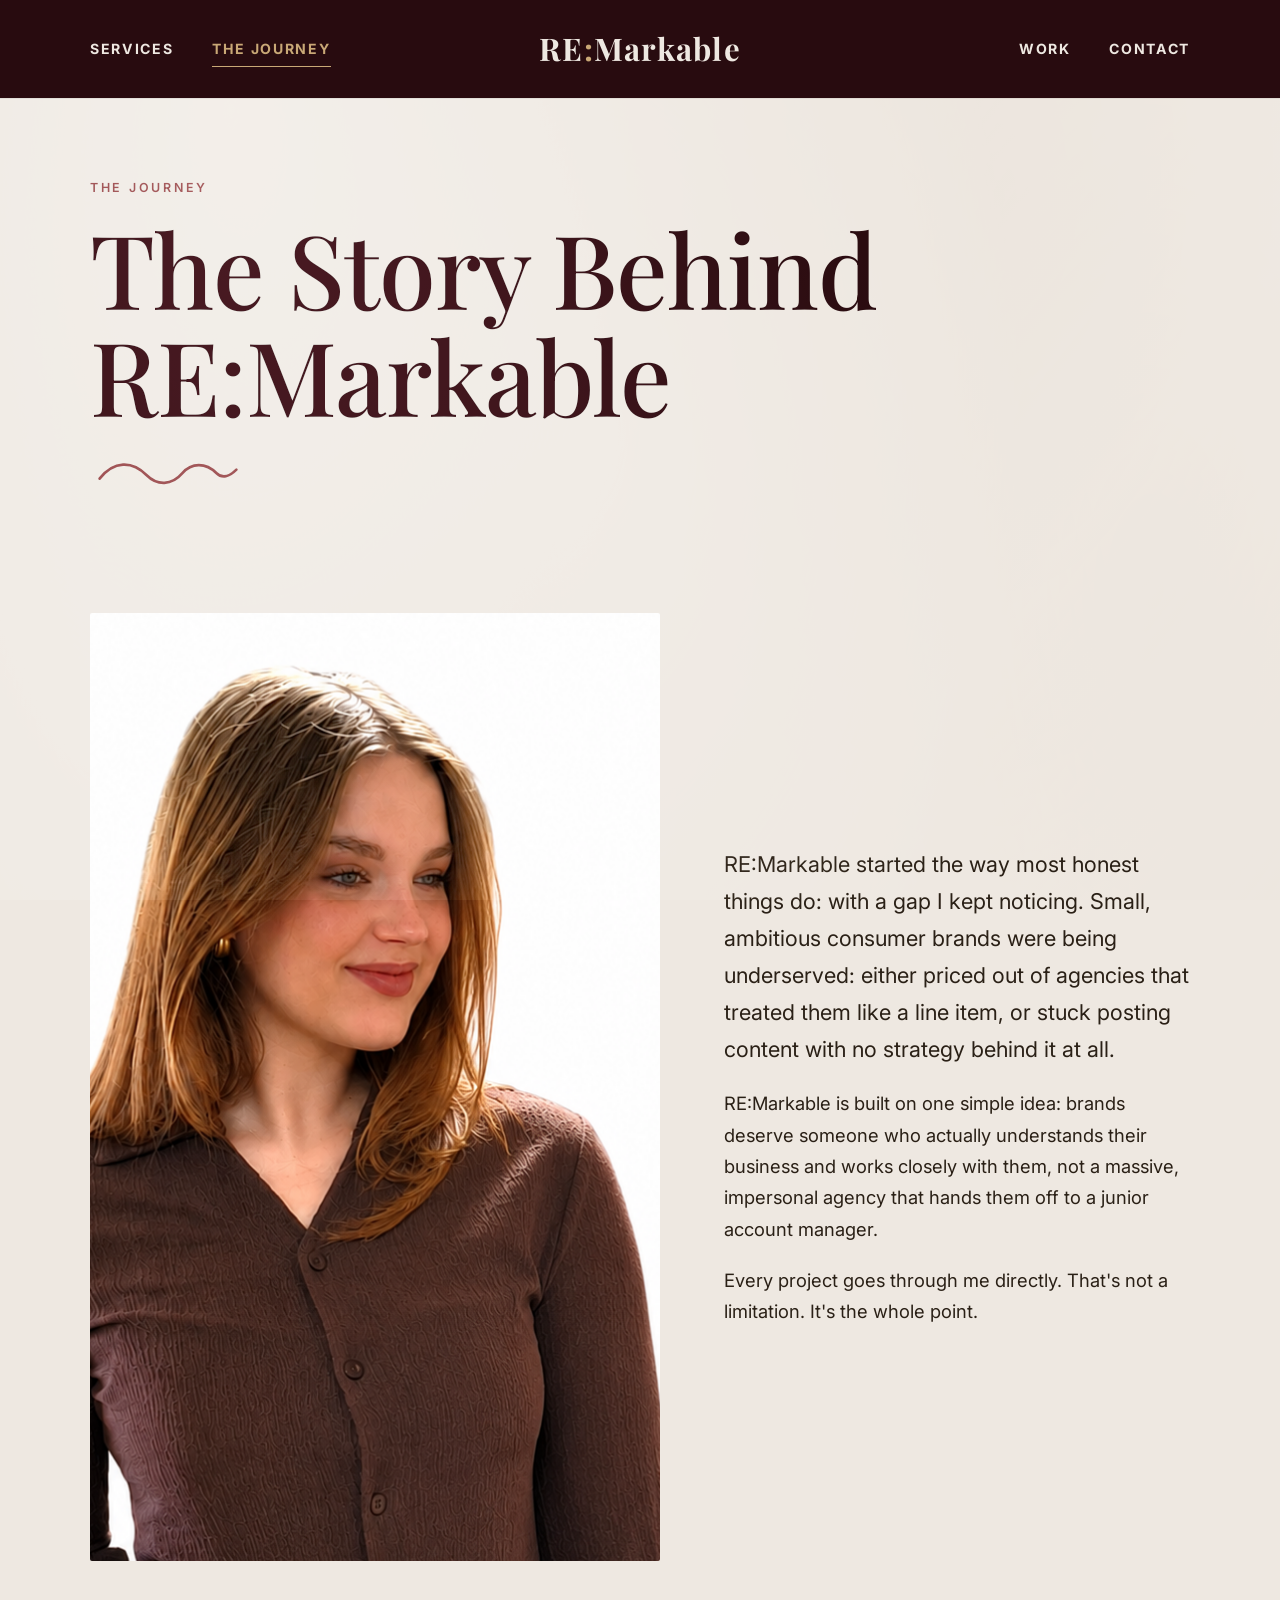
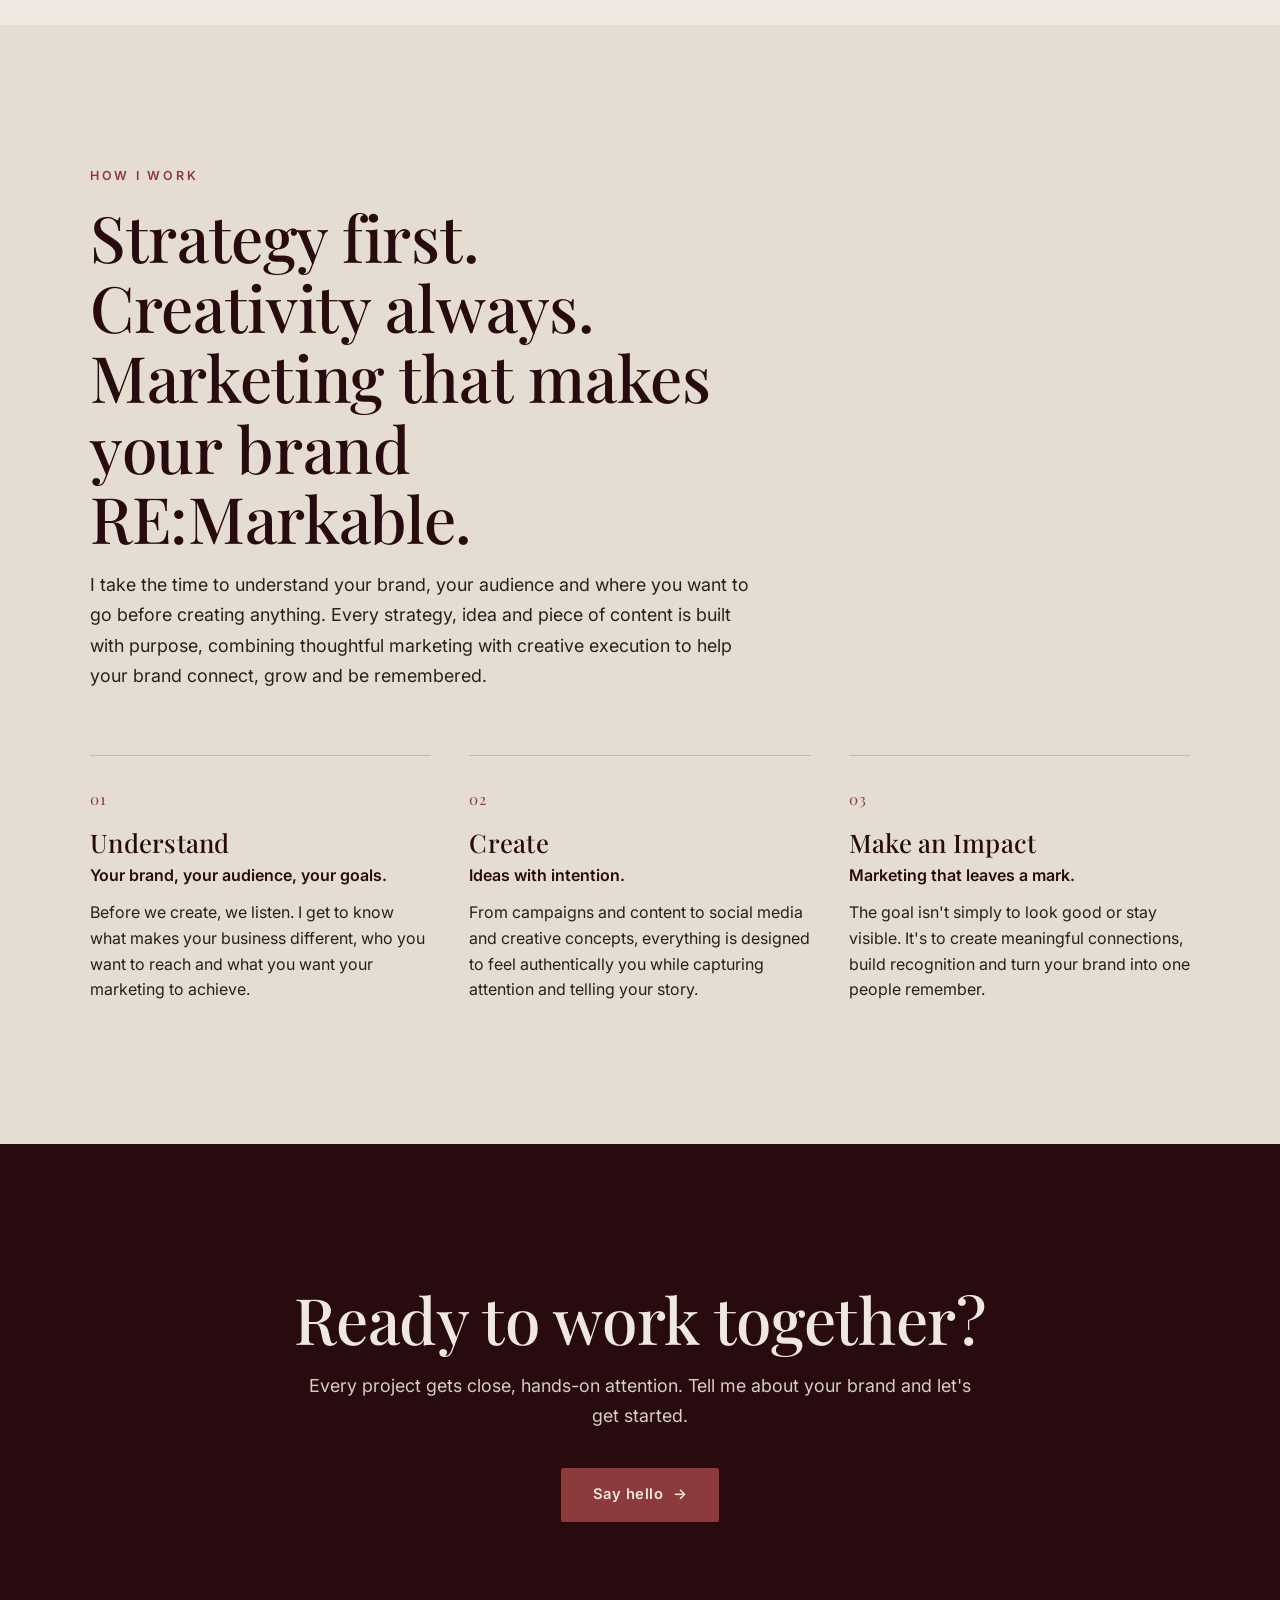
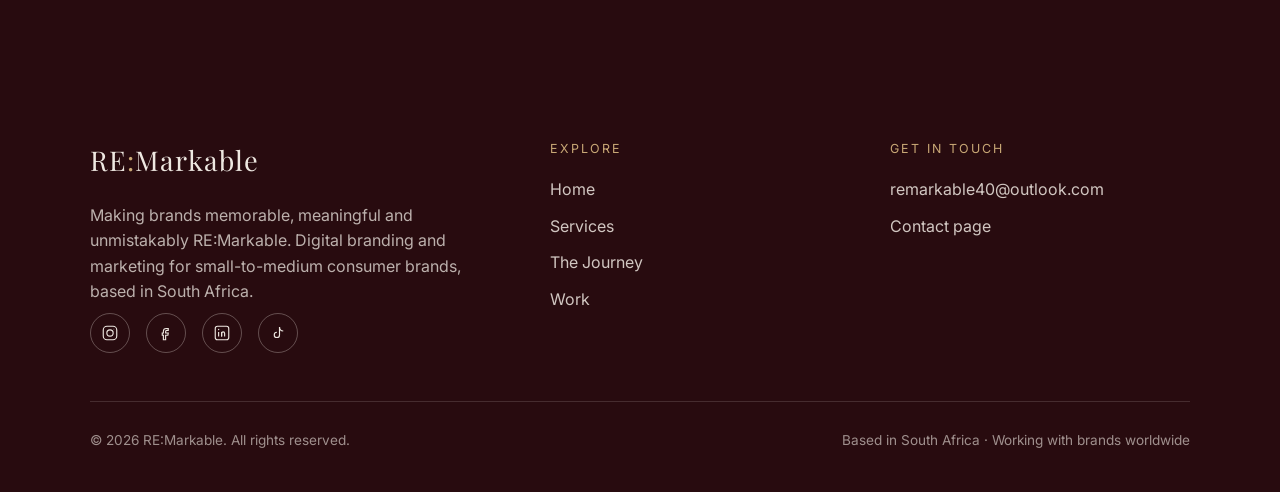
==== about.html @ 716b3941 "Declare light color-scheme to prevent mobile auto-dark-mode inversion Some mobile browsers auto-dark" ====
<!DOCTYPE html>
<html lang="en">
<head>
  <meta charset="UTF-8">
  <meta name="viewport" content="width=device-width, initial-scale=1.0">
  <title>The Journey | About RE:Markable</title>
  <meta name="description" content="The story behind RE:Markable, a digital branding and marketing agency based in South Africa, built on strategy, creativity and close attention to every brand.">
  <link rel="canonical" href="https://remarkable-co.netlify.app/about.html">

  <meta property="og:type" content="website">
  <meta property="og:title" content="The Journey | RE:Markable">
  <meta property="og:description" content="The thinking and approach behind RE:Markable's branding and marketing work.">
  <meta property="og:image" content="https://remarkable-co.netlify.app/images/og-image.png">
  <meta property="og:image:width" content="1200">
  <meta property="og:image:height" content="630">
  <meta property="og:url" content="https://remarkable-co.netlify.app/about.html">
  <meta name="twitter:card" content="summary_large_image">
  <meta name="twitter:image" content="https://remarkable-co.netlify.app/images/og-image.png">
  <meta name="theme-color" content="#280B0F">
  <meta name="color-scheme" content="light">

  <link rel="icon" type="image/svg+xml" href="images/favicon.svg">
  <link rel="apple-touch-icon" href="images/apple-touch-icon.png">
  <link rel="preconnect" href="https://fonts.googleapis.com">
  <link rel="preconnect" href="https://fonts.gstatic.com" crossorigin>
  <link href="https://fonts.googleapis.com/css2?family=Playfair+Display:ital,wght@0,400;0,500;0,600;0,700;1,500&family=Inter:wght@400;500;600;700&display=swap" rel="stylesheet">
  <link rel="stylesheet" href="css/style.css">
  <script src="js/main.js" defer></script>
</head>
<body>
  <a class="skip-link" href="#main">Skip to main content</a>
  <div class="scroll-progress" aria-hidden="true"></div>

  <header class="site-header">
    <nav class="nav container" aria-label="Primary">
      <div class="nav__group nav__group--left">
        <a href="services.html">Services</a>
        <a href="about.html" aria-current="page">The Journey</a>
      </div>
      <a href="index.html" class="nav__logo" aria-label="RE:Markable home">RE<span>:</span>Markable</a>
      <div class="nav__group nav__group--right">
        <a href="work.html">Work</a>
        <a href="contact.html">Contact</a>
      </div>
      <button class="nav__toggle" aria-label="Toggle menu" aria-expanded="false" aria-controls="nav-links">
        <svg viewBox="0 0 24 24" fill="none" stroke="currentColor" stroke-width="1.8" stroke-linecap="round" aria-hidden="true">
          <line x1="3" y1="6" x2="21" y2="6"/><line x1="3" y1="12" x2="21" y2="12"/><line x1="3" y1="18" x2="21" y2="18"/>
        </svg>
      </button>
      <div class="nav__links" id="nav-links">
        <a href="index.html">Home</a>
        <a href="services.html">Services</a>
        <a href="about.html" aria-current="page">The Journey</a>
        <a href="work.html">Work</a>
        <a href="contact.html" class="nav__cta">Contact</a>
      </div>
    </nav>
  </header>

  <main id="main">

    <section class="page-intro">
      <div class="container">
        <div class="fade-in">
          <span class="eyebrow">The Journey</span>
          <h1>The Story Behind RE:Markable</h1>
          <svg class="fade-in flourish" viewBox="0 0 160 40" fill="none" stroke="currentColor" stroke-width="3" stroke-linecap="round" stroke-linejoin="round" aria-hidden="true" style="margin-top:1.75rem; margin-inline:0;">
            <path pathLength="1" d="M4 24 C 20 4, 40 4, 56 20 C 68 32, 84 32, 96 18 C 106 6, 122 6, 134 18 C 140 24, 148 22, 156 14"/>
          </svg>
        </div>
      </div>
    </section>

    <!-- Founder story -->
    <section class="section--tight">
      <div class="container hero__grid">
        <img
          class="hero__image fade-in"
          src="images/about/founder.png"
          alt="Portrait of the RE:Markable founder"
          width="1118" height="948" style="aspect-ratio:1118/948; object-position: center top;">
        <div class="fade-in">
          <p class="lede">RE:Markable started the way most honest things do: with a gap I kept noticing. Small, ambitious consumer brands were being underserved: either priced out of agencies that treated them like a line item, or stuck posting content with no strategy behind it at all.</p>
          <p style="margin-top:1.25rem;">RE:Markable is built on one simple idea: brands deserve someone who actually understands their business and works closely with them, not a massive, impersonal agency that hands them off to a junior account manager.</p>
          <p style="margin-top:1.25rem;">Every project goes through me directly. That's not a limitation. It's the whole point.</p>
        </div>
      </div>
    </section>

    <!-- Values / how we work -->
    <section class="section--cream-tint">
      <div class="container">
        <div class="section-head fade-in">
          <span class="eyebrow">How I Work</span>
          <h2>Strategy first. Creativity always. Marketing that makes your brand RE:Markable.</h2>
          <p class="lede" style="margin-top:1rem;">I take the time to understand your brand, your audience and where you want to go before creating anything. Every strategy, idea and piece of content is built with purpose, combining thoughtful marketing with creative execution to help your brand connect, grow and be remembered.</p>
        </div>
        <div class="grid grid--3">
          <div class="flat-card fade-in">
            <span class="flat-card__number">01</span>
            <h3>Understand</h3>
            <p style="font-weight:600; color:var(--forest); margin-top:0.35rem;">Your brand, your audience, your goals.</p>
            <p style="margin-top:0.75rem;">Before we create, we listen. I get to know what makes your business different, who you want to reach and what you want your marketing to achieve.</p>
          </div>
          <div class="flat-card fade-in">
            <span class="flat-card__number">02</span>
            <h3>Create</h3>
            <p style="font-weight:600; color:var(--forest); margin-top:0.35rem;">Ideas with intention.</p>
            <p style="margin-top:0.75rem;">From campaigns and content to social media and creative concepts, everything is designed to feel authentically you while capturing attention and telling your story.</p>
          </div>
          <div class="flat-card fade-in">
            <span class="flat-card__number">03</span>
            <h3>Make an Impact</h3>
            <p style="font-weight:600; color:var(--forest); margin-top:0.35rem;">Marketing that leaves a mark.</p>
            <p style="margin-top:0.75rem;">The goal isn't simply to look good or stay visible. It's to create meaningful connections, build recognition and turn your brand into one people remember.</p>
          </div>
        </div>
      </div>
    </section>

    <!-- CTA -->
    <section class="section--forest">
      <div class="container text-center fade-in">
        <h2>Ready to work together?</h2>
        <p class="lede" style="margin-inline:auto; text-align:center; margin-top:1rem;">Every project gets close, hands-on attention. Tell me about your brand and let's get started.</p>
        <div style="margin-top:2.25rem;">
          <a href="contact.html" class="btn btn--primary">Say hello</a>
        </div>
      </div>
    </section>

  </main>

  <footer class="site-footer">
    <div class="container">
      <div class="footer__grid">
        <div>
          <div class="footer__brand">RE<span>:</span>Markable</div>
          <p class="footer__tagline">Making brands memorable, meaningful and unmistakably RE:Markable. Digital branding and marketing for small-to-medium consumer brands, based in South Africa.</p>
          <div class="footer__social">
            <a href="https://www.instagram.com/re_markable.co/" target="_blank" rel="noopener noreferrer" aria-label="RE:Markable on Instagram">
              <svg viewBox="0 0 24 24" fill="none" stroke="currentColor" stroke-width="1.5" aria-hidden="true"><rect x="3" y="3" width="18" height="18" rx="5"/><circle cx="12" cy="12" r="4.2"/><circle cx="17.2" cy="6.8" r="0.6" fill="currentColor" stroke="none"/></svg>
            </a>
            <a href="https://www.facebook.com/profile.php?id=61593287202210" target="_blank" rel="noopener noreferrer" aria-label="RE:Markable on Facebook">
              <svg viewBox="0 0 24 24" fill="none" stroke="currentColor" stroke-width="1.5" aria-hidden="true"><path d="M15 8.5h-2a1.5 1.5 0 0 0-1.5 1.5v2H15l-.5 3H11.5V21h-3v-6H7v-3h1.5V9.8C8.5 7.1 9.9 6 12.3 6H15v2.5z"/></svg>
            </a>
            <a href="https://www.linkedin.com/company/144606965/" target="_blank" rel="noopener noreferrer" aria-label="RE:Markable on LinkedIn">
              <svg viewBox="0 0 24 24" fill="none" stroke="currentColor" stroke-width="1.5" aria-hidden="true"><rect x="3" y="3" width="18" height="18" rx="3"/><circle cx="7.5" cy="7.3" r="0.9" fill="currentColor" stroke="none"/><line x1="7.5" y1="10.5" x2="7.5" y2="16.5"/><path d="M11.5 16.5v-4a2 2 0 0 1 4 0v4"/><line x1="11.5" y1="10.5" x2="11.5" y2="16.5"/></svg>
            </a>
            <a href="https://www.tiktok.com/@remarkable.co" target="_blank" rel="noopener noreferrer" aria-label="RE:Markable on TikTok">
              <svg viewBox="0 0 24 24" fill="none" stroke="currentColor" stroke-width="1.5" aria-hidden="true"><path d="M14 4v10.5a3.5 3.5 0 1 1-3.5-3.5"/><path d="M14 4c0 3 2.2 5.2 5 5.4"/></svg>
            </a>
          </div>
        </div>
        <div>
          <div class="footer__heading">Explore</div>
          <ul class="footer__links">
            <li><a href="index.html">Home</a></li>
            <li><a href="services.html">Services</a></li>
            <li><a href="about.html">The Journey</a></li>
            <li><a href="work.html">Work</a></li>
          </ul>
        </div>
        <div>
          <div class="footer__heading">Get in Touch</div>
          <ul class="footer__links">
            <li><a href="mailto:remarkable40@outlook.com">remarkable40@outlook.com</a></li>
            <li><a href="contact.html">Contact page</a></li>
          </ul>
        </div>
      </div>
      <div class="footer__bottom">
        <span>&copy; 2026 RE:Markable. All rights reserved.</span>
        <span>Based in South Africa · Working with brands worldwide</span>
      </div>
    </div>
  </footer>
</body>
</html>
---- css/style.css ----
/* ==========================================================================
   RE:Markable | Design System
   Cream #EEE8E1 · Burgundy #8D3A3C · Forest #280B0F
   ========================================================================== */

:root {
  color-scheme: light;
  --cream: #EEE8E1;
  --cream-tint: #E5DDD2;
  --burgundy: #8D3A3C;
  --burgundy-dark: #3B1319;
  --burgundy-tint: #D6BDB8;
  --forest: #280B0F;
  --forest-dark: #1C080B;
  --forest-tint: #D5CCC1;
  --ink: #2A2016;

  --font-heading: 'Playfair Display', Georgia, 'Times New Roman', serif;
  --font-body: 'Inter', -apple-system, BlinkMacSystemFont, 'Segoe UI', sans-serif;

  --container-width: 1180px;
  --section-padding: clamp(5rem, 11vw, 9.5rem);
  --radius: 2px;

  --transition: 250ms cubic-bezier(0.4, 0, 0.2, 1);
  --bounce: 450ms cubic-bezier(0.34, 1.56, 0.64, 1);
}

/* ---------- Reset ---------- */
*, *::before, *::after { box-sizing: border-box; }
html { scroll-behavior: smooth; }
body, h1, h2, h3, h4, p, figure, blockquote, dl, dd { margin: 0; }
ul, ol { margin: 0; padding: 0; list-style: none; }
img { max-width: 100%; display: block; }
a { color: inherit; text-decoration: none; }
button { font: inherit; color: inherit; background: none; border: none; cursor: pointer; }
input, textarea, select { font: inherit; color: inherit; }

@media (prefers-reduced-motion: reduce) {
  html { scroll-behavior: auto; }
  *, *::before, *::after {
    animation-duration: 0.01ms !important;
    animation-iteration-count: 1 !important;
    transition-duration: 0.01ms !important;
    scroll-behavior: auto !important;
  }
}

/* ---------- Base ---------- */
body {
  background: var(--cream);
  color: var(--ink);
  font-family: var(--font-body);
  font-size: 16px;
  line-height: 1.6;
  -webkit-font-smoothing: antialiased;
  position: relative;
}

body::before {
  content: '';
  position: fixed;
  inset: 0;
  z-index: 1;
  pointer-events: none;
  opacity: 0.85;
  mix-blend-mode: soft-light;
  background-image:
    radial-gradient(ellipse 55% 140% at 18% 12%, rgba(255,255,255,0.6) 0%, rgba(255,255,255,0) 58%),
    radial-gradient(ellipse 48% 130% at 78% 22%, rgba(0,0,0,0.12) 0%, rgba(0,0,0,0) 62%),
    radial-gradient(ellipse 60% 150% at 45% 48%, rgba(255,255,255,0.45) 0%, rgba(255,255,255,0) 58%),
    radial-gradient(ellipse 42% 120% at 90% 65%, rgba(0,0,0,0.1) 0%, rgba(0,0,0,0) 55%),
    radial-gradient(ellipse 65% 160% at 8% 78%, rgba(255,255,255,0.4) 0%, rgba(255,255,255,0) 62%),
    radial-gradient(ellipse 50% 140% at 60% 92%, rgba(0,0,0,0.09) 0%, rgba(0,0,0,0) 58%),
    linear-gradient(128deg, rgba(255,255,255,0.14) 0%, rgba(0,0,0,0.05) 45%, rgba(255,255,255,0.12) 75%, rgba(0,0,0,0.04) 100%);
}

::selection {
  background: var(--burgundy);
  color: var(--cream);
}

h1, h2, h3, h4 {
  font-family: var(--font-heading);
  font-weight: 500;
  letter-spacing: 0.01em;
  line-height: 1.15;
  color: var(--forest);
}

h1 { font-size: clamp(3rem, 8vw, 6.75rem); letter-spacing: -0.01em; line-height: 1.05; }
h2 { font-size: clamp(2.25rem, 5vw, 4rem); letter-spacing: -0.005em; line-height: 1.1; }
h3 { font-size: clamp(1.3rem, 2vw, 1.7rem); }

p { color: var(--ink); }

.eyebrow {
  display: block;
  font-family: var(--font-body);
  font-size: 0.78rem;
  font-weight: 600;
  letter-spacing: 0.22em;
  text-transform: uppercase;
  color: var(--burgundy);
  margin-bottom: 1rem;
}

.lede {
  font-size: clamp(1.05rem, 1.4vw, 1.25rem);
  line-height: 1.7;
  color: var(--ink);
  max-width: 42rem;
}

/* ---------- Skip link ---------- */
.skip-link {
  position: absolute;
  left: -999px;
  top: auto;
  background: var(--forest);
  color: var(--cream);
  padding: 0.9rem 1.5rem;
  z-index: 1000;
  border-radius: var(--radius);
}
.skip-link:focus {
  left: 1rem;
  top: 1rem;
}

:focus-visible {
  outline: 2px solid var(--burgundy);
  outline-offset: 3px;
}

/* ---------- Layout ---------- */
.container {
  width: 100%;
  max-width: var(--container-width);
  margin-inline: auto;
  padding-inline: clamp(1.25rem, 4vw, 2.5rem);
}

section { padding-block: var(--section-padding); }

.section--tight { padding-block: clamp(2.5rem, 5vw, 4rem); }

.section--cream-tint { background: var(--cream-tint); }
.section--forest { background: var(--forest); color: var(--cream); }
.section--forest h1,
.section--forest h2,
.section--forest h3 { color: var(--cream); }
.section--forest p { color: rgba(238, 232, 225, 0.88); }
.section--burgundy-tint { background: var(--burgundy-tint); }

.section-head {
  max-width: 42rem;
  margin-bottom: clamp(2.5rem, 5vw, 4rem);
}
.section-head.center { margin-inline: auto; text-align: center; }

/* ---------- Scroll progress ---------- */
.scroll-progress {
  position: fixed;
  top: 0;
  left: 0;
  height: 3px;
  width: 100%;
  background: var(--burgundy);
  transform: scaleX(0);
  transform-origin: left;
  z-index: 200;
  pointer-events: none;
}

/* ---------- Header / Nav ---------- */
.site-header {
  background: var(--forest);
  position: sticky;
  top: 0;
  z-index: 100;
  box-shadow: 0 1px 0 rgba(0,0,0,0.06);
  transition: padding-block var(--transition), box-shadow var(--transition), backdrop-filter var(--transition), background var(--transition);
}
.site-header--transparent {
  position: fixed;
  width: 100%;
  background: transparent;
  box-shadow: none;
}
.site-header--scrolled {
  background: rgba(40, 11, 15, 0.92);
  backdrop-filter: blur(10px);
  -webkit-backdrop-filter: blur(10px);
  box-shadow: 0 8px 24px rgba(0,0,0,0.12);
}
.site-header--scrolled .nav { padding-block: 0.75rem; }

.nav {
  display: grid;
  grid-template-columns: 1fr auto 1fr;
  align-items: center;
  gap: 1rem;
  padding-block: 1.5rem;
  transition: padding-block var(--transition);
}

.nav__logo {
  grid-column: 2;
  display: flex;
  align-items: center;
  font-family: var(--font-heading);
  font-size: 1.95rem;
  font-weight: 700;
  letter-spacing: 0.04em;
  color: var(--cream);
  transition: color var(--transition), transform var(--bounce);
}
.nav__logo:hover { transform: scale(1.05); }
.nav__logo span { color: #C9A876; }
.site-header--transparent:not(.site-header--scrolled) .nav__logo {
  color: var(--cream);
}
.site-header--transparent:not(.site-header--scrolled) .nav__logo span {
  color: var(--cream);
}
.nav__logo-icon {
  height: 1.9rem;
  width: auto;
  color: #C9A876;
  flex-shrink: 0;
}

.nav__group {
  display: flex;
  align-items: center;
  gap: clamp(1.5rem, 3vw, 2.75rem);
}
.nav__group--left { grid-column: 1; justify-content: flex-start; }
.nav__group--right { grid-column: 3; justify-content: flex-end; }

.nav__group a {
  display: inline-block;
  color: var(--cream);
  font-size: 0.88rem;
  font-weight: 700;
  letter-spacing: 0.12em;
  text-transform: uppercase;
  padding-block: 0.3rem;
  position: relative;
  transition: color var(--transition), transform var(--bounce);
}
.nav__group a:hover { transform: translateY(-2px); }
.nav__group a::after {
  content: '';
  position: absolute;
  left: 0;
  bottom: -2px;
  width: 0%;
  height: 1px;
  background: #C9A876;
  transition: width var(--transition);
}
.nav__group a:hover::after,
.nav__group a[aria-current="page"]::after { width: 100%; }
.nav__group a[aria-current="page"] { color: #C9A876; }

.site-header--transparent:not(.site-header--scrolled) .nav__group a {
  color: var(--cream);
}
.site-header--transparent:not(.site-header--scrolled) .nav__group a::after {
  background: var(--cream);
}
.site-header--transparent:not(.site-header--scrolled) .nav__group a[aria-current="page"] {
  color: var(--cream);
}

.nav__links {
  display: none;
}

.nav__links a {
  color: var(--cream);
  font-size: 0.92rem;
  letter-spacing: 0.03em;
  padding-block: 0.3rem;
  position: relative;
}

.nav__links a::after {
  content: '';
  position: absolute;
  left: 0;
  bottom: -2px;
  width: 0%;
  height: 1px;
  background: #C9A876;
  transition: width var(--transition);
}
.nav__links a:hover::after,
.nav__links a[aria-current="page"]::after { width: 100%; }
.nav__links a[aria-current="page"] { color: #C9A876; }

.nav__cta {
  background: var(--burgundy);
  color: var(--cream) !important;
  padding: 0.6rem 1.3rem;
  border-radius: var(--radius);
  font-size: 0.88rem !important;
  transition: background var(--transition);
}
.nav__cta::after { display: none; }
.nav__cta:hover { background: var(--burgundy-dark); }

.nav__toggle {
  display: none;
  color: var(--cream);
  padding: 0.4rem;
}
.nav__toggle svg { width: 24px; height: 24px; }

@media (max-width: 860px) {
  .nav {
    display: flex;
    justify-content: space-between;
    padding-block: 1.1rem;
  }
  .nav__group { display: none; }
  .nav__toggle { display: block; }
  .nav__links {
    display: flex;
    position: fixed;
    inset: 0 0 0 30%;
    flex-direction: column;
    justify-content: center;
    align-items: flex-start;
    padding: 2rem clamp(1.5rem, 8vw, 3rem);
    background: var(--forest);
    transform: translateX(100%);
    transition: transform var(--transition);
    gap: 1.75rem;
  }
  .nav__links.is-open { transform: translateX(0); }
  .nav__links a { font-size: 1.1rem; }
  .nav__cta { margin-top: 0.5rem; }
}

/* ---------- Buttons ---------- */
.btn {
  display: inline-flex;
  align-items: center;
  gap: 0.6rem;
  padding: 0.95rem 2rem;
  border-radius: var(--radius);
  font-size: 0.92rem;
  font-weight: 600;
  letter-spacing: 0.03em;
  transition: background var(--transition), color var(--transition), border-color var(--transition), transform var(--bounce), box-shadow var(--transition);
}
.btn::after {
  content: '\2192';
  display: inline-block;
  transition: transform var(--bounce);
}
.btn:hover::after { transform: translateX(5px); }
.btn:hover { transform: translateY(-3px) scale(1.02); }
.btn:active { transform: translateY(-1px) scale(0.98); }

.btn--primary {
  background: var(--burgundy);
  color: var(--cream);
}
.btn--primary:hover { background: var(--burgundy-dark); box-shadow: 0 12px 24px rgba(141, 58, 60, 0.28); }

.btn--outline {
  background: transparent;
  border: 1px solid currentColor;
  color: var(--forest);
}
.btn--outline:hover { background: var(--forest); color: var(--cream); box-shadow: 0 12px 24px rgba(40, 11, 15, 0.22); }

.section--forest .btn--outline { color: var(--cream); }
.section--forest .btn--outline:hover { background: var(--cream); color: var(--forest); }

.btn--text {
  padding: 0;
  color: var(--burgundy);
  font-weight: 600;
  border-bottom: 1px solid transparent;
}
.btn--text:hover { border-bottom-color: var(--burgundy); }

/* ---------- Hero ---------- */
.hero {
  padding-top: clamp(3.5rem, 8vw, 6rem);
  padding-bottom: clamp(3rem, 6vw, 5rem);
}
.hero__grid {
  display: grid;
  grid-template-columns: 1.1fr 0.9fr;
  gap: clamp(2rem, 5vw, 4rem);
  align-items: center;
}
.hero__grid .lede {
  font-size: clamp(1.2rem, 1.7vw, 1.45rem);
}
.hero__grid p:not(.lede) {
  font-size: 1.15rem;
  line-height: 1.7;
}
.hero__actions {
  display: flex;
  gap: 1rem;
  flex-wrap: wrap;
  margin-top: 2.25rem;
}
.hero__image {
  width: 100%;
  aspect-ratio: 8 / 7;
  object-fit: cover;
  border-radius: var(--radius);
}

/* ---------- Full-bleed hero (homepage) ---------- */
.hero--full {
  position: relative;
  min-height: 100svh;
  display: flex;
  align-items: center;
  justify-content: center;
  padding-block: 0;
  overflow: hidden;
  background: var(--forest);
}
.hero--full .hero__bg {
  position: absolute;
  inset: 0;
  width: 100%;
  height: 100%;
  object-fit: cover;
  z-index: 0;
}
.hero--full::after {
  content: '';
  position: absolute;
  inset: 0;
  z-index: 1;
  background: linear-gradient(180deg, rgba(28,8,11,0.15) 0%, rgba(28,8,11,0.62) 100%);
}
.hero__spotlight {
  position: absolute;
  inset: 0;
  z-index: 1;
  pointer-events: none;
  background: radial-gradient(650px circle at var(--mx, 50%) var(--my, 42%), rgba(201, 168, 118, 0.24), transparent 60%);
}
@media (prefers-reduced-motion: reduce) {
  .hero__spotlight { display: none; }
}

.hero--full .hero__content {
  position: relative;
  z-index: 2;
  max-width: 76rem;
  padding-inline: clamp(1.25rem, 6vw, 2.5rem);
  text-align: center;
}
.hero--full .hero__content h1 {
  color: var(--cream);
  font-size: clamp(1.9rem, 3.6vw, 3.25rem);
  line-height: 1.2;
  letter-spacing: 0;
  max-width: 46rem;
  margin-inline: auto;
}
.hero--full .hero__content .eyebrow { color: #FFFFFF; font-weight: 800; }
.hero--full .hero__content .lede {
  color: rgba(238, 232, 225, 0.9);
  margin-inline: auto;
  text-align: center;
}
.hero--full .hero__actions { justify-content: center; }
.hero__content > .fade-in:nth-child(1) { transition-delay: 0ms; }
.hero__content > .fade-in:nth-child(2) { transition-delay: 140ms; }
.hero__content > .fade-in:nth-child(3) { transition-delay: 280ms; }
.hero__content > .fade-in:nth-child(4) { transition-delay: 420ms; }
.hero--full .btn--outline { color: var(--cream); }
.hero--full .btn--outline:hover { background: var(--cream); color: var(--forest); }

@media (max-width: 900px) {
  .hero__grid { grid-template-columns: 1fr; }
  .hero__image { order: -1; }
}

/* ---------- Cards ---------- */
.grid {
  display: grid;
  gap: clamp(1.75rem, 3vw, 2.5rem);
}
.grid--3 { grid-template-columns: repeat(3, 1fr); }
.grid--2 { grid-template-columns: repeat(2, 1fr); }
@media (max-width: 860px) {
  .grid--3, .grid--2 { grid-template-columns: 1fr; }
}

.grid > .fade-in:nth-child(1) { transition-delay: 0ms; }
.grid > .fade-in:nth-child(2) { transition-delay: 80ms; }
.grid > .fade-in:nth-child(3) { transition-delay: 160ms; }
.grid > .fade-in:nth-child(4) { transition-delay: 240ms; }
.grid > .fade-in:nth-child(5) { transition-delay: 320ms; }
.grid > .fade-in:nth-child(6) { transition-delay: 400ms; }

.card {
  background: var(--cream);
  border: 1px solid rgba(40, 11, 15, 0.14);
  padding: clamp(2rem, 3vw, 2.75rem);
  border-radius: var(--radius);
  transition: transform var(--bounce), box-shadow var(--transition);
}
.card:hover {
  transform: translateY(-6px);
  box-shadow: 0 18px 40px rgba(40, 11, 15, 0.08);
}
.card__icon {
  width: 44px;
  height: 44px;
  margin-bottom: 1.5rem;
  color: var(--burgundy);
  transition: transform var(--bounce);
}
.card:hover .card__icon {
  transform: rotate(-8deg) scale(1.12);
}
.card__number {
  font-family: var(--font-heading);
  font-size: 0.95rem;
  color: var(--burgundy);
  letter-spacing: 0.05em;
  display: block;
  margin-bottom: 1rem;
}

/* ---------- Flat cards (muted, no box) ---------- */
.flat-card {
  position: relative;
  padding-top: 2rem;
  transition: transform 350ms cubic-bezier(0.2, 0.8, 0.2, 1);
}
.flat-card__icon {
  width: 32px;
  height: 32px;
  margin-bottom: 1.5rem;
  color: var(--burgundy);
  transition: transform var(--bounce);
}
.flat-card:hover .flat-card__icon {
  transform: rotate(-10deg) scale(1.15);
}
.flat-card__number {
  font-family: var(--font-heading);
  font-size: 0.95rem;
  color: var(--burgundy);
  letter-spacing: 0.05em;
  display: block;
  margin-bottom: 1rem;
}

/* ---------- Plain list (services capabilities) ---------- */
.plain-list li {
  padding-block: 0.9rem;
  padding-left: 0;
  border-bottom: 1px solid rgba(40, 11, 15, 0.14);
  transition: padding-left var(--bounce), color var(--transition);
  cursor: default;
}
.plain-list li:first-child { padding-top: 0; }
.plain-list li:hover {
  padding-left: 0.85rem;
  color: var(--burgundy);
}

/* ---------- Work / Portfolio ---------- */
.work-card { display: block; }
.work-card__image {
  width: 100%;
  aspect-ratio: 4 / 3;
  object-fit: cover;
  border-radius: var(--radius);
  margin-bottom: 1.25rem;
}
.work-card__meta {
  display: flex;
  justify-content: space-between;
  align-items: baseline;
  gap: 1rem;
}

/* ---------- Shop-style card (image-forward, minimal) ---------- */
.shop-card { display: block; transition: transform 350ms cubic-bezier(0.2, 0.8, 0.2, 1); }
.shop-card__image-wrap {
  overflow: hidden;
  border-radius: var(--radius);
  margin-bottom: 1.5rem;
  box-shadow: 0 0 0 rgba(40, 11, 15, 0);
  transition: box-shadow var(--transition);
}
.shop-card__image {
  width: 100%;
  aspect-ratio: 4 / 5;
  object-fit: cover;
  display: block;
  transition: transform 600ms cubic-bezier(0.4, 0, 0.2, 1);
}
.shop-card:hover .shop-card__image { transform: scale(1.06) rotate(-0.6deg); }
.shop-card:hover .shop-card__image-wrap { box-shadow: 0 20px 40px rgba(40, 11, 15, 0.18); }
.shop-card__meta {
  font-size: 0.74rem;
  font-weight: 600;
  letter-spacing: 0.12em;
  text-transform: uppercase;
  color: var(--burgundy);
  margin-bottom: 0.6rem;
}
.shop-card__title {
  font-family: var(--font-heading);
  font-size: 1.3rem;
  color: var(--forest);
}
.shop-card__desc {
  margin-top: 0.5rem;
  color: rgba(42, 32, 22, 0.72);
  font-size: 0.95rem;
}
.tag {
  display: inline-block;
  font-size: 0.75rem;
  letter-spacing: 0.08em;
  text-transform: uppercase;
  color: var(--forest);
  background: var(--forest-tint);
  padding: 0.3rem 0.7rem;
  border-radius: 999px;
}

/* ---------- Pull quote / statement band ---------- */
.statement {
  text-align: center;
  max-width: 46rem;
  margin-inline: auto;
}
.statement q, .statement p {
  font-family: var(--font-heading);
  font-size: clamp(1.5rem, 3vw, 2.3rem);
  line-height: 1.4;
  color: var(--cream);
  quotes: none;
}

/* ---------- Footer ---------- */
.site-footer {
  background: var(--forest);
  color: var(--cream);
  padding-block: clamp(3.5rem, 6vw, 5rem) 2.5rem;
}
.footer__grid {
  display: grid;
  grid-template-columns: 1.4fr 1fr 1fr;
  gap: 2.5rem;
  padding-bottom: 3rem;
  border-bottom: 1px solid rgba(238, 232, 225, 0.15);
}
.footer__brand {
  display: flex;
  align-items: center;
  font-family: var(--font-heading);
  font-size: 1.7rem;
  letter-spacing: 0.04em;
  margin-bottom: 1.25rem;
  color: var(--cream);
}
.footer__brand span { color: #C9A876; }
.footer__brand-icon {
  height: 2.1rem;
  width: auto;
  color: #C9A876;
  flex-shrink: 0;
}
.footer__tagline {
  color: rgba(238, 232, 225, 0.75);
  max-width: 26rem;
}
.footer__heading {
  font-size: 0.78rem;
  letter-spacing: 0.16em;
  text-transform: uppercase;
  color: #C9A876;
  margin-bottom: 1.1rem;
}
.footer__links li { margin-bottom: 0.7rem; }
.footer__links a {
  color: rgba(238, 232, 225, 0.85);
  position: relative;
}
.footer__links a:hover { color: var(--cream); }
.footer__social {
  display: flex;
  gap: 1rem;
  margin-top: 0.5rem;
}
.footer__social a {
  width: 40px;
  height: 40px;
  display: flex;
  align-items: center;
  justify-content: center;
  border: 1px solid rgba(238, 232, 225, 0.3);
  border-radius: 50%;
  transition: border-color var(--transition), background var(--transition), transform var(--bounce);
}
.footer__social a:hover {
  border-color: var(--cream);
  background: rgba(238, 232, 225, 0.08);
  transform: translateY(-4px) scale(1.1) rotate(-6deg);
}
.footer__social svg { width: 18px; height: 18px; }
.footer__bottom {
  display: flex;
  justify-content: space-between;
  flex-wrap: wrap;
  gap: 1rem;
  padding-top: 1.75rem;
  font-size: 0.85rem;
  color: rgba(238, 232, 225, 0.6);
}

@media (max-width: 760px) {
  .footer__grid { grid-template-columns: 1fr; }
}

/* ---------- Forms ---------- */
.form-field {
  margin-bottom: 1.5rem;
}
.form-field label {
  display: block;
  font-size: 0.85rem;
  font-weight: 600;
  letter-spacing: 0.03em;
  margin-bottom: 0.5rem;
  color: var(--forest);
}
.form-field input,
.form-field textarea,
.form-field select {
  width: 100%;
  padding: 0.85rem 1rem;
  background: var(--cream);
  border: 1px solid rgba(40, 11, 15, 0.3);
  border-radius: var(--radius);
  transition: border-color var(--transition);
}
.form-field input:focus,
.form-field textarea:focus,
.form-field select:focus {
  border-color: var(--burgundy);
  outline: none;
}
.form-field textarea { min-height: 140px; resize: vertical; }
.form-note { font-size: 0.85rem; color: rgba(36,31,26,0.65); margin-top: -0.5rem; margin-bottom: 1.5rem; }

.form-status {
  margin-top: 1.25rem;
  padding: 1rem 1.25rem;
  border-radius: var(--radius);
  font-size: 0.95rem;
  display: none;
}
.form-status.is-success {
  display: block;
  background: var(--forest-tint);
  color: var(--forest);
  border: 1px solid rgba(51,70,58,0.25);
}
.form-status.is-error {
  display: block;
  background: var(--burgundy-tint);
  color: var(--burgundy-dark);
  border: 1px solid rgba(122,37,48,0.25);
}

/* honeypot field, hidden from real users */
.hp-field {
  position: absolute;
  left: -9999px;
  width: 1px;
  height: 1px;
  overflow: hidden;
}

/* ---------- FAQ accordion ---------- */
.faq-list { display: grid; gap: 0; }
.faq-item {
  border-bottom: 1px solid rgba(40, 11, 15, 0.16);
  padding-block: 1.4rem;
}
.faq-item:first-child { border-top: 1px solid rgba(40, 11, 15, 0.16); }
.faq-item summary {
  cursor: pointer;
  list-style: none;
  display: flex;
  align-items: center;
  justify-content: space-between;
  gap: 1rem;
  font-family: var(--font-heading);
  font-size: 1.15rem;
  color: var(--forest);
  transition: color var(--transition);
}
.faq-item summary::-webkit-details-marker { display: none; }
.faq-item summary::after {
  content: '+';
  font-family: var(--font-body);
  font-size: 1.4rem;
  font-weight: 300;
  color: var(--burgundy);
  flex-shrink: 0;
  transition: transform var(--bounce);
}
.faq-item[open] summary::after { transform: rotate(45deg); }
.faq-item:hover summary { color: var(--burgundy); }
.faq-item p {
  margin-top: 0.9rem;
  color: rgba(42, 32, 22, 0.78);
  max-width: 42rem;
}

/* ---------- Contact info list ---------- */
.contact-list dt {
  font-size: 0.78rem;
  letter-spacing: 0.14em;
  text-transform: uppercase;
  color: var(--burgundy);
  margin-bottom: 0.4rem;
}
.contact-list dd {
  font-family: var(--font-heading);
  font-size: 1.35rem;
  color: var(--forest);
  margin-bottom: 2rem;
}
.contact-list dd a:hover { color: var(--burgundy); }

/* ---------- Utility ---------- */
.mt-0 { margin-top: 0; }
.text-center { text-align: center; }
.divider {
  height: 1px;
  background: rgba(40, 11, 15, 0.15);
  border: none;
  margin-block: 0;
}

/* ---------- Scroll reveal ---------- */
.fade-in {
  opacity: 0;
  transform: translateY(22px) scale(0.98);
  transition: opacity 650ms ease, transform 650ms cubic-bezier(0.22, 1, 0.36, 1);
}
.fade-in.is-visible {
  opacity: 1;
  transform: translateY(0) scale(1);
}

/* ---------- Hand-drawn flourish (signature brand mark) ---------- */
.flourish {
  display: block;
  margin-inline: auto;
  width: 156px;
  height: 36px;
  color: var(--burgundy);
}
.flourish path {
  stroke-dasharray: 1;
  stroke-dashoffset: 1;
  transition: stroke-dashoffset 1100ms cubic-bezier(0.4, 0, 0.2, 1) 150ms;
}
.flourish.is-visible path { stroke-dashoffset: 0; }
.flourish.is-visible {
  animation: flourish-bob 3400ms ease-in-out 1300ms infinite;
}
@keyframes flourish-bob {
  0%, 100% { transform: translateY(0) rotate(0deg); }
  50% { transform: translateY(-3px) rotate(-1.5deg); }
}
@media (prefers-reduced-motion: reduce) {
  .flourish path { transition: none; stroke-dashoffset: 0; }
  .flourish.is-visible { animation: none; }
}

/* ---------- Flat-card divider draw-in ---------- */
.flat-card::before {
  content: '';
  position: absolute;
  top: 0;
  left: 0;
  width: 100%;
  height: 1px;
  background: rgba(40, 11, 15, 0.16);
  transform: scaleX(0);
  transform-origin: left;
  transition: transform 900ms cubic-bezier(0.4, 0, 0.2, 1);
}
.flat-card.is-visible::before { transform: scaleX(1); }
@media (prefers-reduced-motion: reduce) {
  .flat-card::before { transition: none; transform: scaleX(1); }
}

/* ---------- Placeholder badge (dev aid, visible on placeholder images) ---------- */
.placeholder-note {
  font-size: 0.72rem;
  letter-spacing: 0.05em;
  color: rgba(36,31,26,0.5);
  margin-top: 0.5rem;
}

/* ---------- Page intro (non-home pages) ---------- */
.page-intro {
  padding-top: clamp(3rem, 7vw, 5rem);
  padding-bottom: clamp(2.5rem, 5vw, 3.5rem);
}
.page-intro__grid {
  display: grid;
  grid-template-columns: 1fr 1fr;
  gap: clamp(1.5rem, 4vw, 3rem);
  align-items: end;
}
@media (max-width: 760px) {
  .page-intro__grid { grid-template-columns: 1fr; }
}
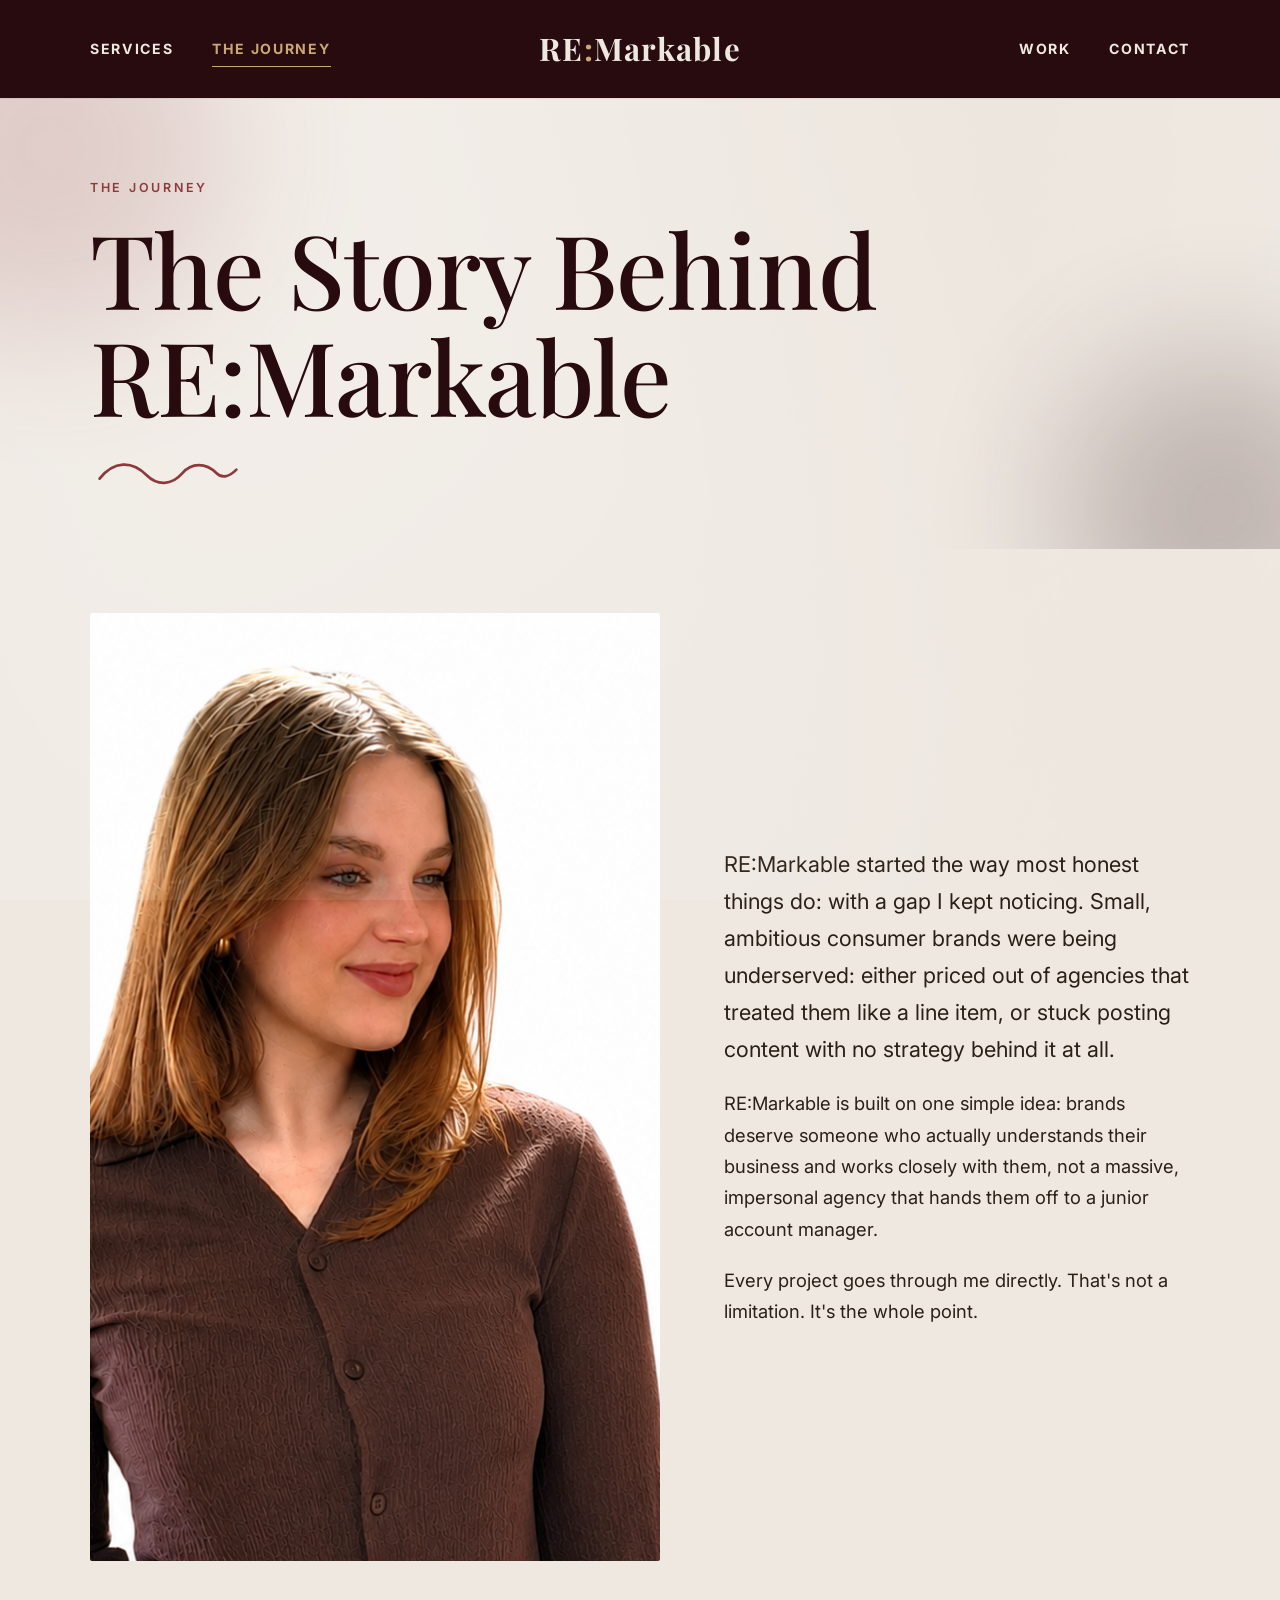
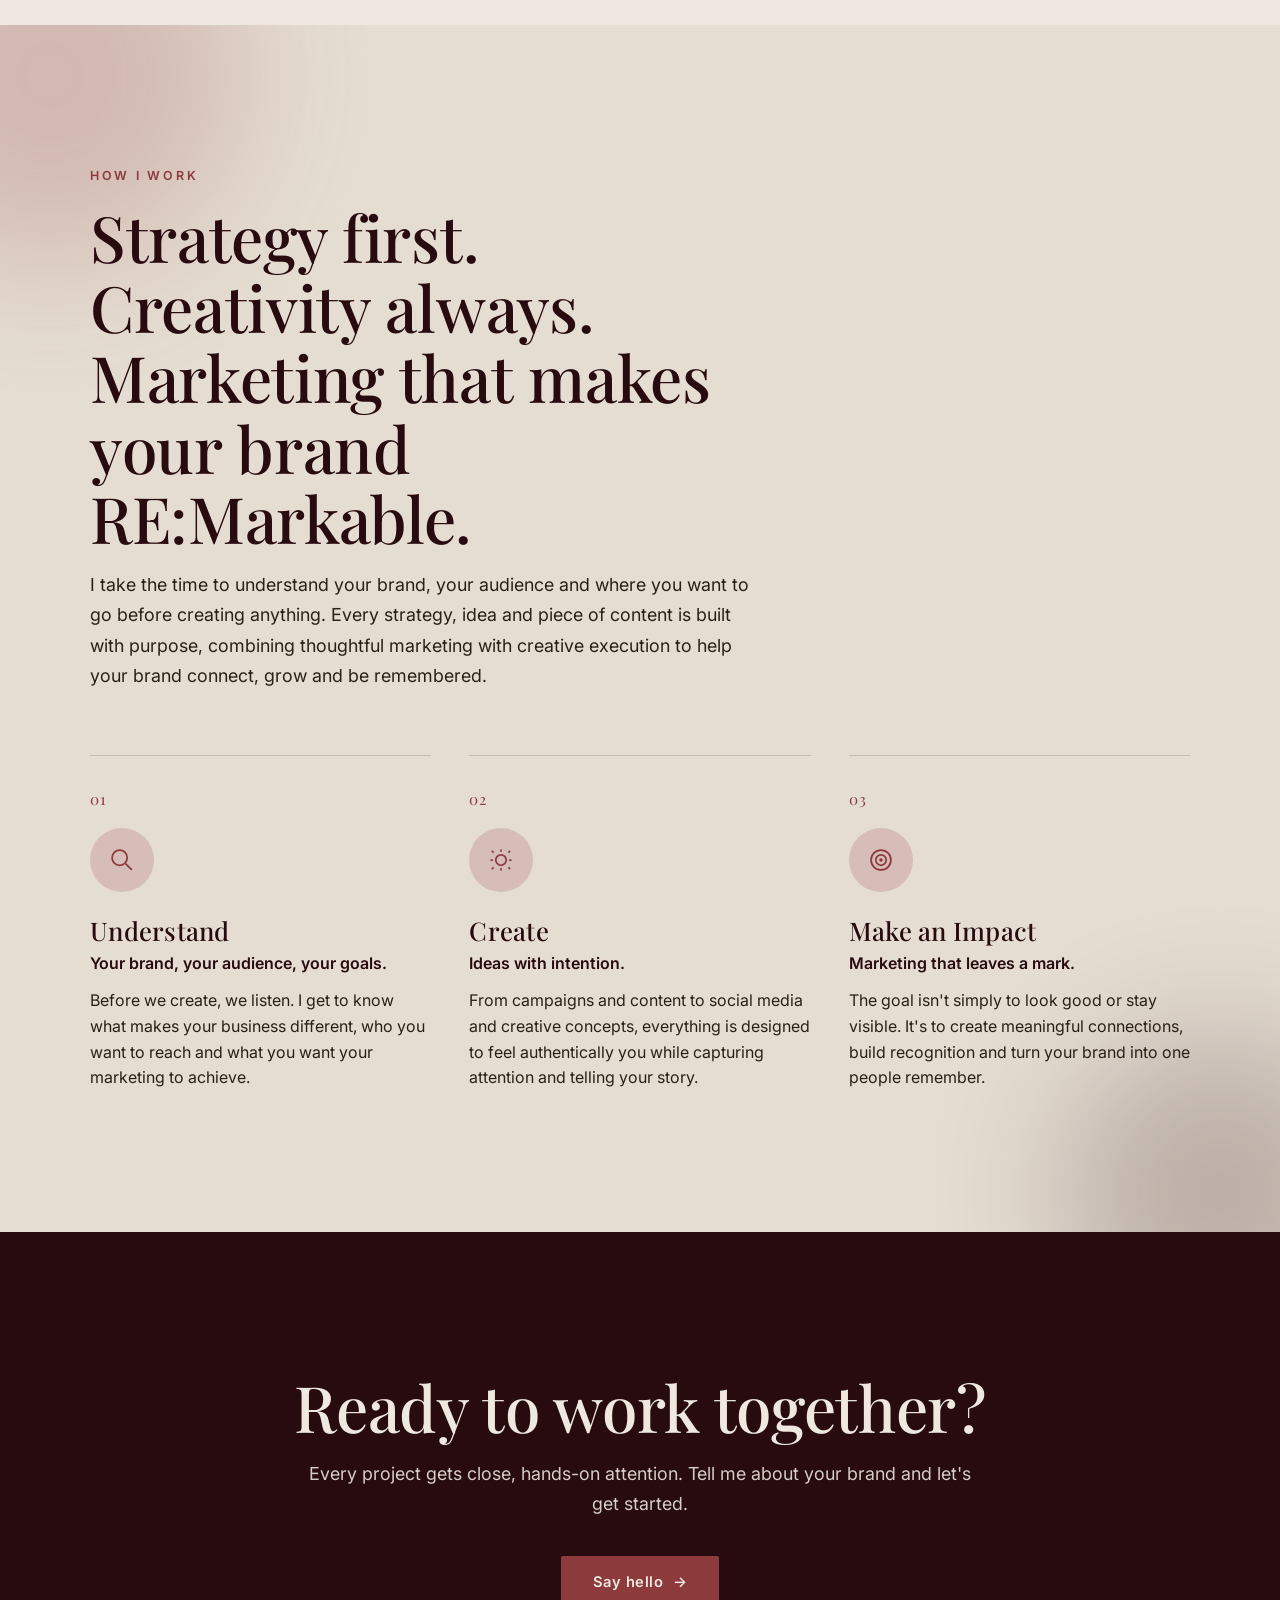
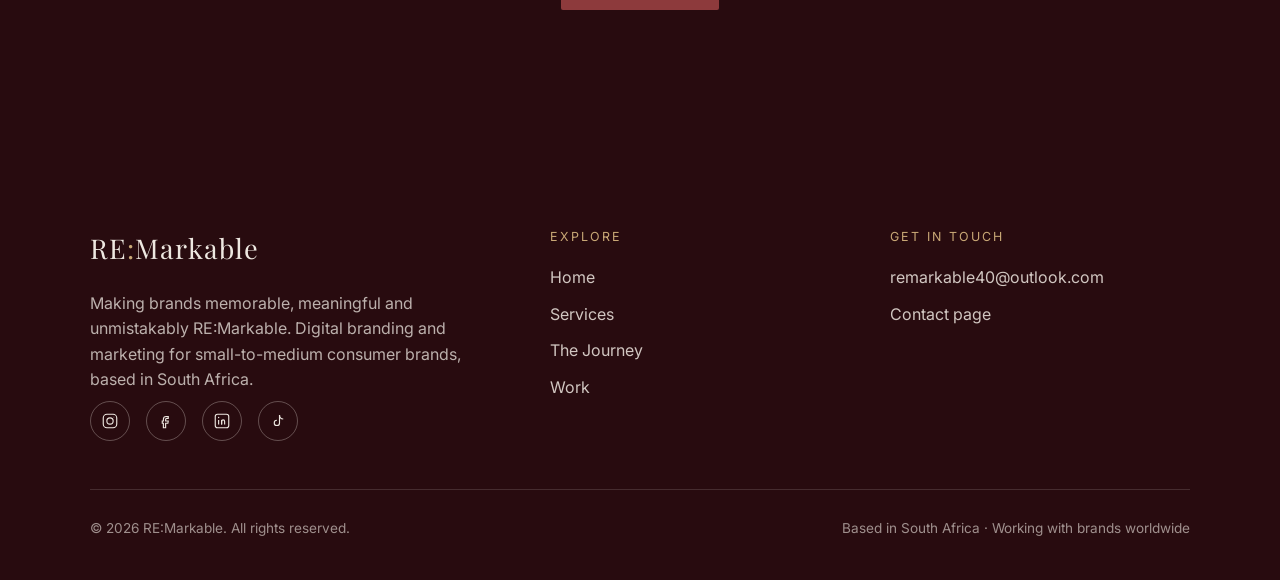
==== commit 2092b097: "Make the site more visual and animated - Service/value icons now sit in larger circular badges inste" ====
--- a/about.html
+++ b/about.html
@@ -59,7 +59,7 @@
 
   <main id="main">
 
-    <section class="page-intro">
+    <section class="page-intro section--decor">
       <div class="container">
         <div class="fade-in">
           <span class="eyebrow">The Journey</span>
@@ -75,7 +75,7 @@
     <section class="section--tight">
       <div class="container hero__grid">
         <img
-          class="hero__image fade-in"
+          class="hero__image fade-in img-pop"
           src="images/about/founder.png"
           alt="Portrait of the RE:Markable founder"
           width="1118" height="948" style="aspect-ratio:1118/948; object-position: center top;">
@@ -88,7 +88,7 @@
     </section>
 
     <!-- Values / how we work -->
-    <section class="section--cream-tint">
+    <section class="section--cream-tint section--decor">
       <div class="container">
         <div class="section-head fade-in">
           <span class="eyebrow">How I Work</span>
@@ -98,18 +98,27 @@
         <div class="grid grid--3">
           <div class="flat-card fade-in">
             <span class="flat-card__number">01</span>
+            <span class="icon-badge"><svg class="flat-card__icon" viewBox="0 0 24 24" fill="none" stroke="#8D3A3C" stroke-width="1.5" aria-hidden="true">
+              <circle cx="10" cy="10" r="6.5"/><line x1="14.8" y1="14.8" x2="20.5" y2="20.5"/>
+            </svg></span>
             <h3>Understand</h3>
             <p style="font-weight:600; color:var(--forest); margin-top:0.35rem;">Your brand, your audience, your goals.</p>
             <p style="margin-top:0.75rem;">Before we create, we listen. I get to know what makes your business different, who you want to reach and what you want your marketing to achieve.</p>
           </div>
           <div class="flat-card fade-in">
             <span class="flat-card__number">02</span>
+            <span class="icon-badge"><svg class="flat-card__icon" viewBox="0 0 24 24" fill="none" stroke="#8D3A3C" stroke-width="1.5" aria-hidden="true">
+              <path d="M12 3v2M12 19v2M4.2 4.2l1.4 1.4M18.4 18.4l1.4 1.4M3 12h2M19 12h2M4.2 19.8l1.4-1.4M18.4 5.6l1.4-1.4"/><circle cx="12" cy="12" r="4.5"/>
+            </svg></span>
             <h3>Create</h3>
             <p style="font-weight:600; color:var(--forest); margin-top:0.35rem;">Ideas with intention.</p>
             <p style="margin-top:0.75rem;">From campaigns and content to social media and creative concepts, everything is designed to feel authentically you while capturing attention and telling your story.</p>
           </div>
           <div class="flat-card fade-in">
             <span class="flat-card__number">03</span>
+            <span class="icon-badge"><svg class="flat-card__icon" viewBox="0 0 24 24" fill="none" stroke="#8D3A3C" stroke-width="1.5" aria-hidden="true">
+              <circle cx="12" cy="12" r="8.5"/><circle cx="12" cy="12" r="4.5"/><circle cx="12" cy="12" r="0.8" fill="#8D3A3C"/>
+            </svg></span>
             <h3>Make an Impact</h3>
             <p style="font-weight:600; color:var(--forest); margin-top:0.35rem;">Marketing that leaves a mark.</p>
             <p style="margin-top:0.75rem;">The goal isn't simply to look good or stay visible. It's to create meaningful connections, build recognition and turn your brand into one people remember.</p>
--- a/css/style.css
+++ b/css/style.css
@@ -547,15 +547,27 @@
   transition: transform 350ms cubic-bezier(0.2, 0.8, 0.2, 1);
 }
 .flat-card__icon {
-  width: 32px;
-  height: 32px;
+  width: 28px;
+  height: 28px;
+  color: var(--burgundy);
+}
+.icon-badge {
+  display: inline-flex;
+  align-items: center;
+  justify-content: center;
+  width: 64px;
+  height: 64px;
+  border-radius: 50%;
+  background: var(--burgundy-tint);
   margin-bottom: 1.5rem;
-  color: var(--burgundy);
-  transition: transform var(--bounce);
-}
-.flat-card:hover .flat-card__icon {
-  transform: rotate(-10deg) scale(1.15);
-}
+  transition: transform var(--bounce), background var(--transition);
+}
+.icon-badge .flat-card__icon { margin-bottom: 0; transition: color var(--transition); }
+.flat-card:hover .icon-badge {
+  transform: scale(1.08) rotate(-8deg);
+  background: var(--burgundy);
+}
+.flat-card:hover .icon-badge .flat-card__icon { color: var(--cream); }
 .flat-card__number {
   font-family: var(--font-heading);
   font-size: 0.95rem;
@@ -570,14 +582,30 @@
   padding-block: 0.9rem;
   padding-left: 0;
   border-bottom: 1px solid rgba(40, 11, 15, 0.14);
-  transition: padding-left var(--bounce), color var(--transition);
+  transition: padding-left var(--bounce), color var(--transition), opacity 500ms ease, transform 500ms ease;
   cursor: default;
+  opacity: 0;
+  transform: translateY(10px);
 }
 .plain-list li:first-child { padding-top: 0; }
 .plain-list li:hover {
   padding-left: 0.85rem;
   color: var(--burgundy);
 }
+.fade-in.is-visible .plain-list li,
+.is-visible .plain-list li {
+  opacity: 1;
+  transform: translateY(0);
+}
+.plain-list li:nth-child(1) { transition-delay: 0ms; }
+.plain-list li:nth-child(2) { transition-delay: 55ms; }
+.plain-list li:nth-child(3) { transition-delay: 110ms; }
+.plain-list li:nth-child(4) { transition-delay: 165ms; }
+.plain-list li:nth-child(5) { transition-delay: 220ms; }
+.plain-list li:nth-child(6) { transition-delay: 275ms; }
+.plain-list li:nth-child(7) { transition-delay: 330ms; }
+.plain-list li:nth-child(8) { transition-delay: 385ms; }
+.plain-list li:nth-child(n+9) { transition-delay: 440ms; }
 
 /* ---------- Work / Portfolio ---------- */
 .work-card { display: block; }
@@ -766,6 +794,36 @@
   outline: none;
 }
 .form-field textarea { min-height: 140px; resize: vertical; }
+
+.checkbox-group {
+  display: flex;
+  flex-wrap: wrap;
+  gap: 0.6rem;
+}
+.checkbox-option {
+  display: inline-flex;
+  align-items: center;
+  gap: 0.55rem;
+  padding: 0.65rem 1.1rem;
+  background: var(--cream);
+  border: 1px solid rgba(40, 11, 15, 0.3);
+  border-radius: var(--radius);
+  font-size: 0.9rem;
+  cursor: pointer;
+  transition: border-color var(--transition), background var(--transition), color var(--transition);
+}
+.checkbox-option input {
+  accent-color: var(--burgundy);
+  width: 16px;
+  height: 16px;
+  flex-shrink: 0;
+}
+.checkbox-option:hover { border-color: var(--burgundy); }
+.checkbox-option:has(input:checked) {
+  background: var(--burgundy);
+  border-color: var(--burgundy);
+  color: var(--cream);
+}
 .form-note { font-size: 0.85rem; color: rgba(36,31,26,0.65); margin-top: -0.5rem; margin-bottom: 1.5rem; }
 
 .form-status {
@@ -833,6 +891,125 @@
   color: rgba(42, 32, 22, 0.78);
   max-width: 42rem;
 }
+
+/* ---------- Packages accordion ---------- */
+.package-list { display: grid; gap: 0; }
+.package-item {
+  border-bottom: 1px solid rgba(40, 11, 15, 0.16);
+  padding-block: 2.25rem;
+  transition: padding-inline var(--transition), background var(--transition);
+}
+.package-item:hover { padding-inline: 0.75rem; background: rgba(141, 58, 60, 0.04); }
+.package-item:first-child { border-top: 1px solid rgba(40, 11, 15, 0.16); }
+.package-item summary {
+  cursor: pointer;
+  list-style: none;
+  display: flex;
+  align-items: baseline;
+  justify-content: space-between;
+  gap: 1.5rem;
+}
+.package-item summary::-webkit-details-marker { display: none; }
+.package-item__heading {
+  display: flex;
+  align-items: baseline;
+  gap: 1rem;
+  flex-wrap: wrap;
+}
+.package-item__number {
+  font-family: var(--font-heading);
+  font-size: 0.95rem;
+  color: var(--burgundy);
+  letter-spacing: 0.05em;
+}
+.package-item__name {
+  font-family: var(--font-heading);
+  font-size: clamp(1.4rem, 2.6vw, 1.9rem);
+  color: var(--forest);
+}
+.package-item__badge {
+  display: inline-block;
+  font-family: var(--font-body);
+  font-size: 0.66rem;
+  font-weight: 700;
+  letter-spacing: 0.12em;
+  text-transform: uppercase;
+  color: var(--cream);
+  background: var(--burgundy);
+  padding: 0.3rem 0.7rem;
+  border-radius: var(--radius);
+}
+.package-item summary::after {
+  content: '+';
+  font-family: var(--font-body);
+  font-size: 1.6rem;
+  font-weight: 300;
+  color: var(--burgundy);
+  flex-shrink: 0;
+  transition: transform var(--bounce);
+}
+.package-item[open] summary::after { transform: rotate(45deg); }
+.package-item:hover .package-item__name { color: var(--burgundy); }
+.package-item__tagline {
+  margin-top: 0.75rem;
+  color: rgba(42, 32, 22, 0.78);
+  max-width: 42rem;
+}
+.package-item__body {
+  margin-top: 2rem;
+  display: grid;
+  grid-template-columns: repeat(auto-fit, minmax(220px, 1fr));
+  gap: 2rem 2.5rem;
+}
+.package-item__group h4 {
+  font-family: var(--font-heading);
+  font-weight: 500;
+  font-size: 1.05rem;
+  color: var(--forest);
+  margin-bottom: 0.75rem;
+}
+.package-item__group-note {
+  font-size: 0.85rem;
+  font-style: italic;
+  color: var(--burgundy);
+  margin-bottom: 0.5rem;
+}
+.package-item__group .plain-list li {
+  padding-block: 0.6rem;
+  font-size: 0.92rem;
+}
+.package-item__list {
+  display: grid;
+  grid-template-columns: repeat(auto-fit, minmax(220px, 1fr));
+  column-gap: 2.5rem;
+}
+.package-item__list li {
+  padding-block: 0.6rem;
+  font-size: 0.92rem;
+}
+.package-item__meta {
+  margin-top: 2rem;
+  display: flex;
+  flex-wrap: wrap;
+  gap: 1.5rem 3rem;
+  padding-top: 1.5rem;
+  border-top: 1px solid rgba(40, 11, 15, 0.14);
+}
+.package-item__meta div { font-size: 0.92rem; max-width: 26rem; }
+.package-item__meta strong {
+  display: block;
+  font-family: var(--font-heading);
+  color: var(--forest);
+  font-size: 0.85rem;
+  margin-bottom: 0.3rem;
+}
+.package-item__note {
+  margin-top: 1.25rem;
+  font-size: 0.85rem;
+  font-style: italic;
+  color: rgba(42, 32, 22, 0.65);
+}
+.package-item__cta { margin-top: 2rem; }
 
 /* ---------- Contact info list ---------- */
 .contact-list dt {
@@ -870,6 +1047,45 @@
   opacity: 1;
   transform: translateY(0) scale(1);
 }
+
+/* ---------- Photo pop-in ---------- */
+.img-pop {
+  transform: scale(1.06);
+  opacity: 0;
+  transition: transform 900ms cubic-bezier(0.16, 1, 0.3, 1), opacity 900ms ease;
+}
+.img-pop.is-visible {
+  transform: scale(1);
+  opacity: 1;
+}
+
+/* ---------- Decorative background blobs ---------- */
+.section--decor { position: relative; overflow: hidden; }
+.section--decor::before,
+.section--decor::after {
+  content: '';
+  position: absolute;
+  border-radius: 50%;
+  filter: blur(70px);
+  opacity: 0.22;
+  pointer-events: none;
+  z-index: 0;
+}
+.section--decor::before {
+  width: 380px;
+  height: 380px;
+  background: var(--burgundy);
+  top: -140px;
+  left: -140px;
+}
+.section--decor::after {
+  width: 320px;
+  height: 320px;
+  background: var(--forest);
+  bottom: -120px;
+  right: -100px;
+}
+.section--decor > .container { position: relative; z-index: 1; }
 
 /* ---------- Hand-drawn flourish (signature brand mark) ---------- */
 .flourish {
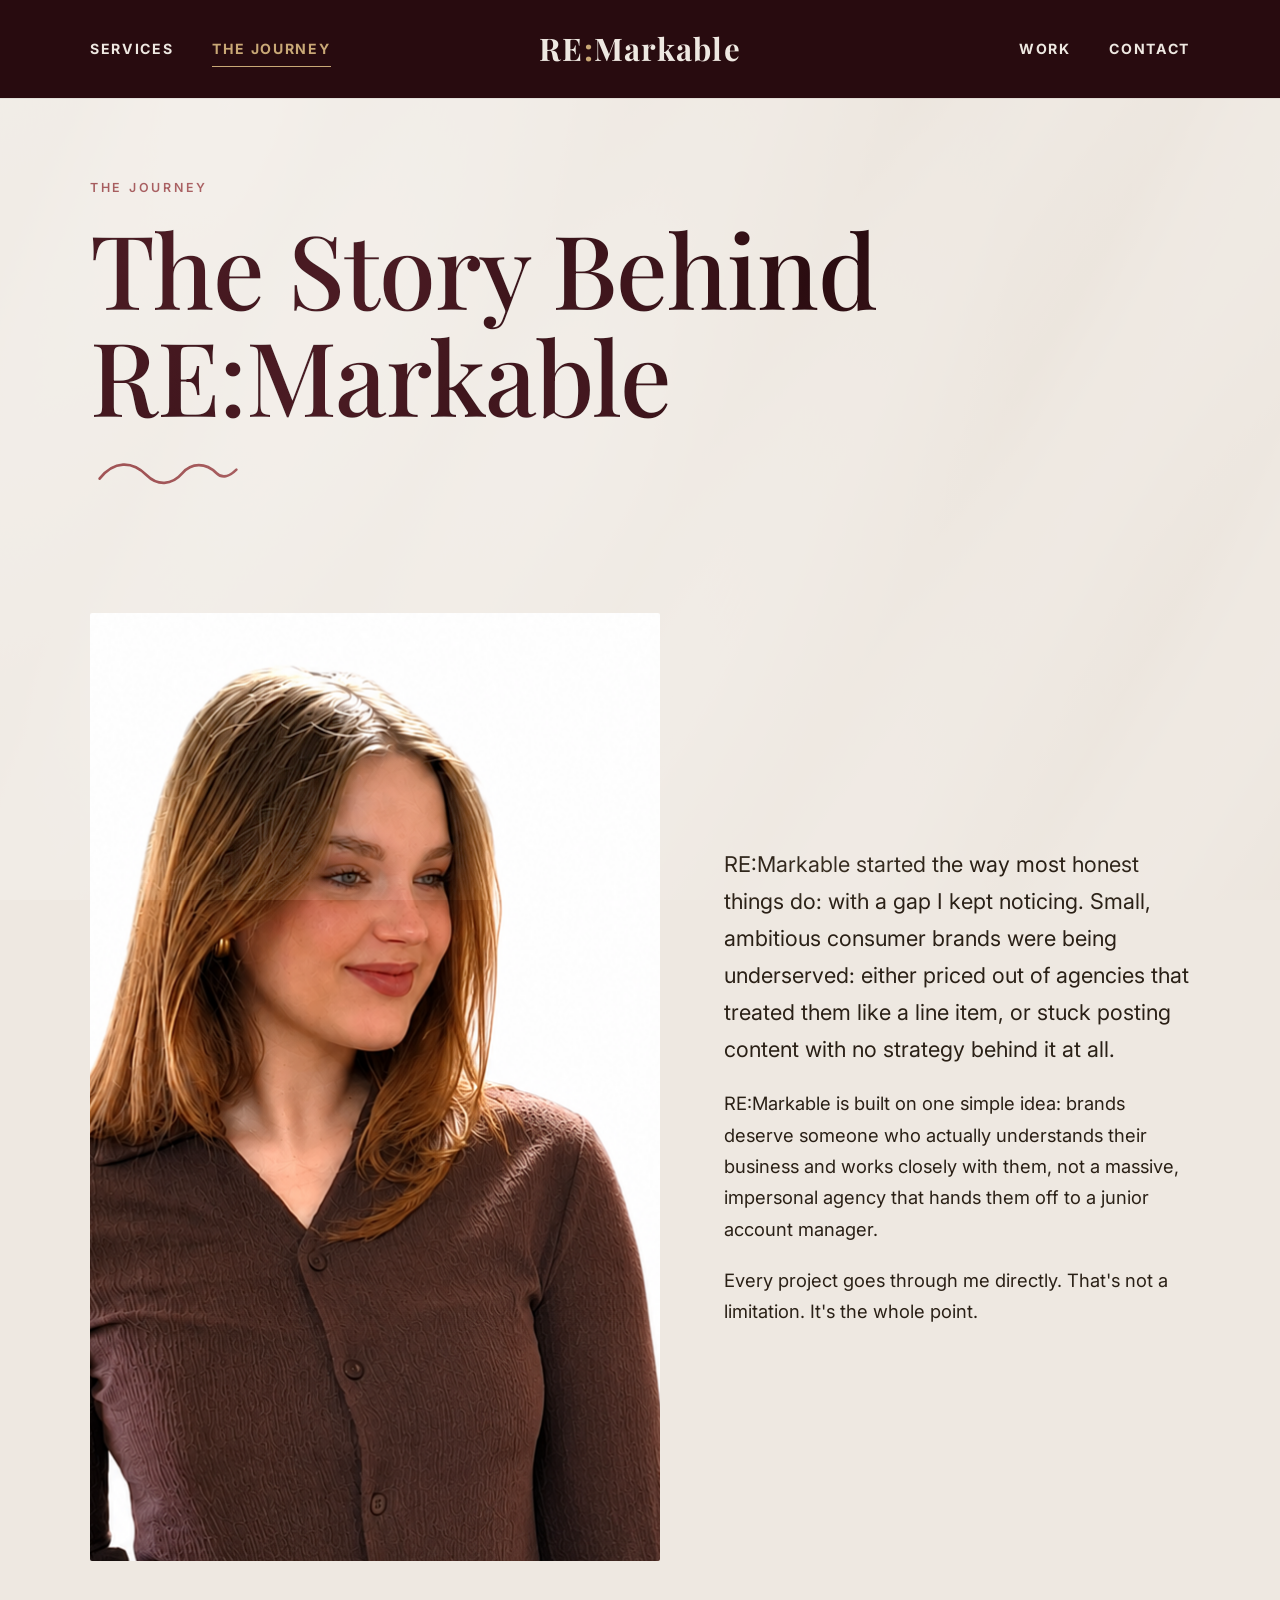
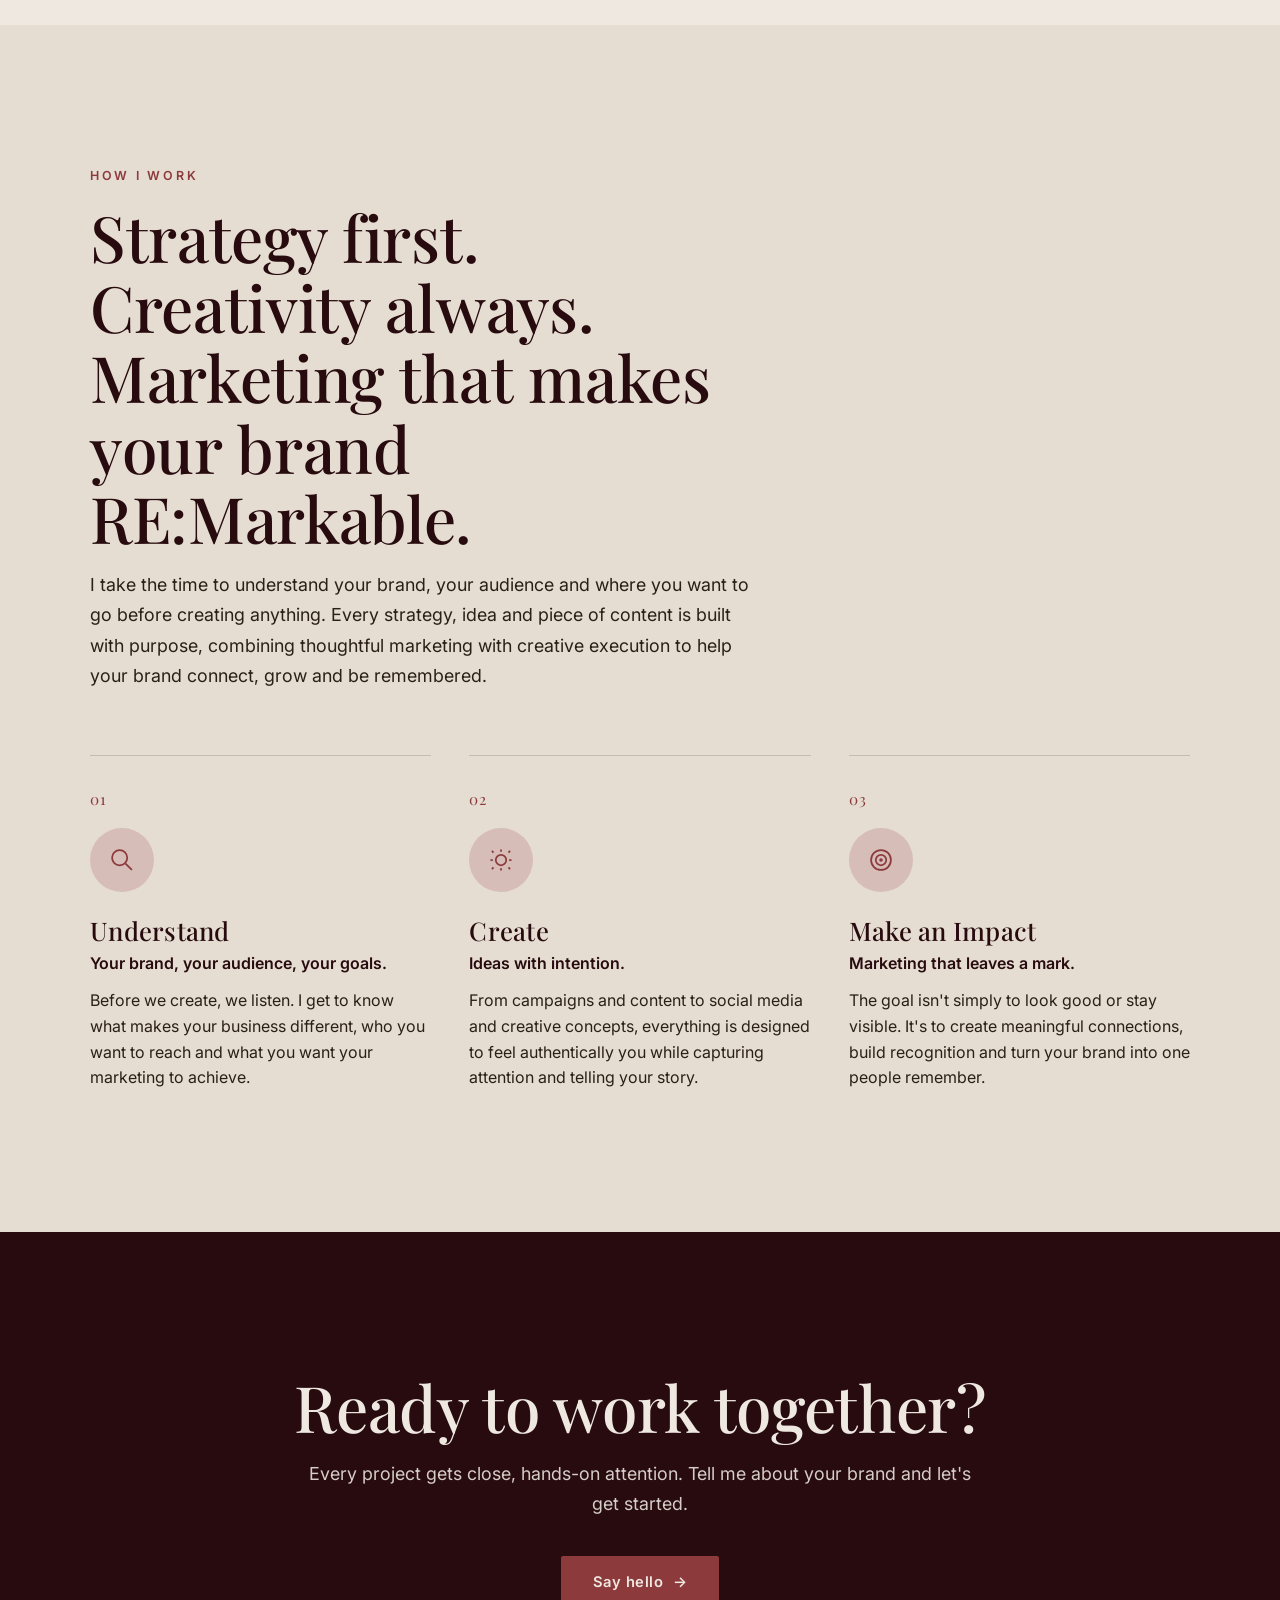
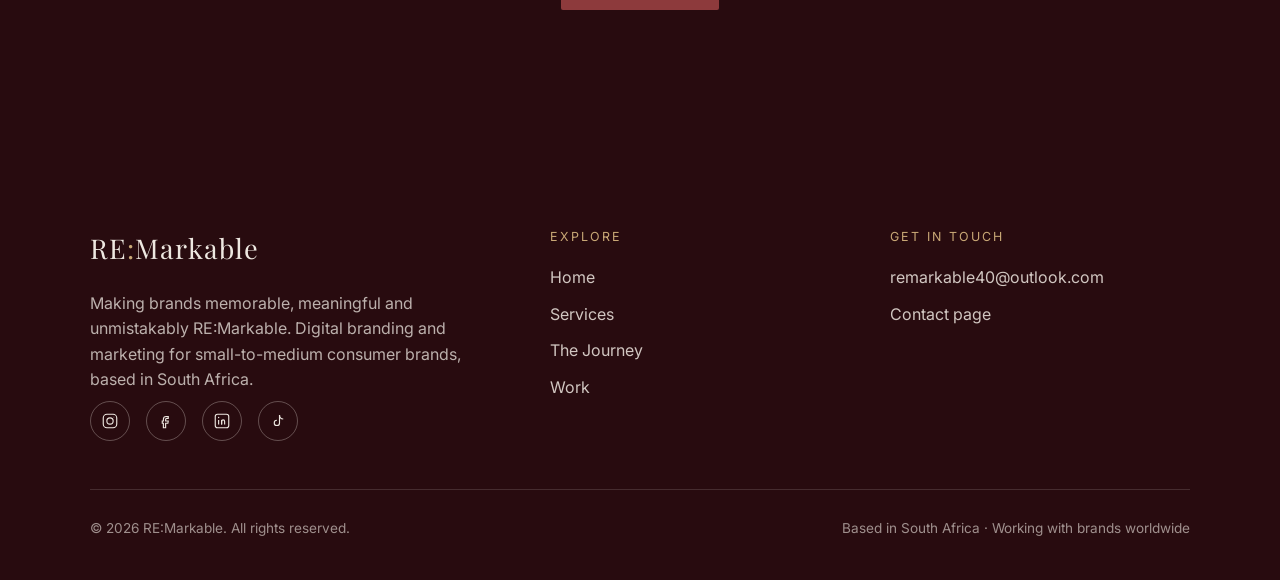
==== commit 08f77a8c: "Remove blob shadows from text sections, strengthen silk background texture The blurred burgundy/fore" ====
--- a/about.html
+++ b/about.html
@@ -59,7 +59,7 @@
 
   <main id="main">
 
-    <section class="page-intro section--decor">
+    <section class="page-intro">
       <div class="container">
         <div class="fade-in">
           <span class="eyebrow">The Journey</span>
@@ -88,7 +88,7 @@
     </section>
 
     <!-- Values / how we work -->
-    <section class="section--cream-tint section--decor">
+    <section class="section--cream-tint">
       <div class="container">
         <div class="section-head fade-in">
           <span class="eyebrow">How I Work</span>
--- a/css/style.css
+++ b/css/style.css
@@ -63,9 +63,10 @@
   inset: 0;
   z-index: 1;
   pointer-events: none;
-  opacity: 0.85;
+  opacity: 0.9;
   mix-blend-mode: soft-light;
   background-image:
+    repeating-linear-gradient(120deg, rgba(255,255,255,0.16) 0px, rgba(255,255,255,0.04) 60px, rgba(0,0,0,0.05) 120px, rgba(255,255,255,0.12) 180px, rgba(255,255,255,0.16) 240px),
     radial-gradient(ellipse 55% 140% at 18% 12%, rgba(255,255,255,0.6) 0%, rgba(255,255,255,0) 58%),
     radial-gradient(ellipse 48% 130% at 78% 22%, rgba(0,0,0,0.12) 0%, rgba(0,0,0,0) 62%),
     radial-gradient(ellipse 60% 150% at 45% 48%, rgba(255,255,255,0.45) 0%, rgba(255,255,255,0) 58%),
@@ -1059,34 +1060,6 @@
   opacity: 1;
 }
 
-/* ---------- Decorative background blobs ---------- */
-.section--decor { position: relative; overflow: hidden; }
-.section--decor::before,
-.section--decor::after {
-  content: '';
-  position: absolute;
-  border-radius: 50%;
-  filter: blur(70px);
-  opacity: 0.22;
-  pointer-events: none;
-  z-index: 0;
-}
-.section--decor::before {
-  width: 380px;
-  height: 380px;
-  background: var(--burgundy);
-  top: -140px;
-  left: -140px;
-}
-.section--decor::after {
-  width: 320px;
-  height: 320px;
-  background: var(--forest);
-  bottom: -120px;
-  right: -100px;
-}
-.section--decor > .container { position: relative; z-index: 1; }
-
 /* ---------- Hand-drawn flourish (signature brand mark) ---------- */
 .flourish {
   display: block;
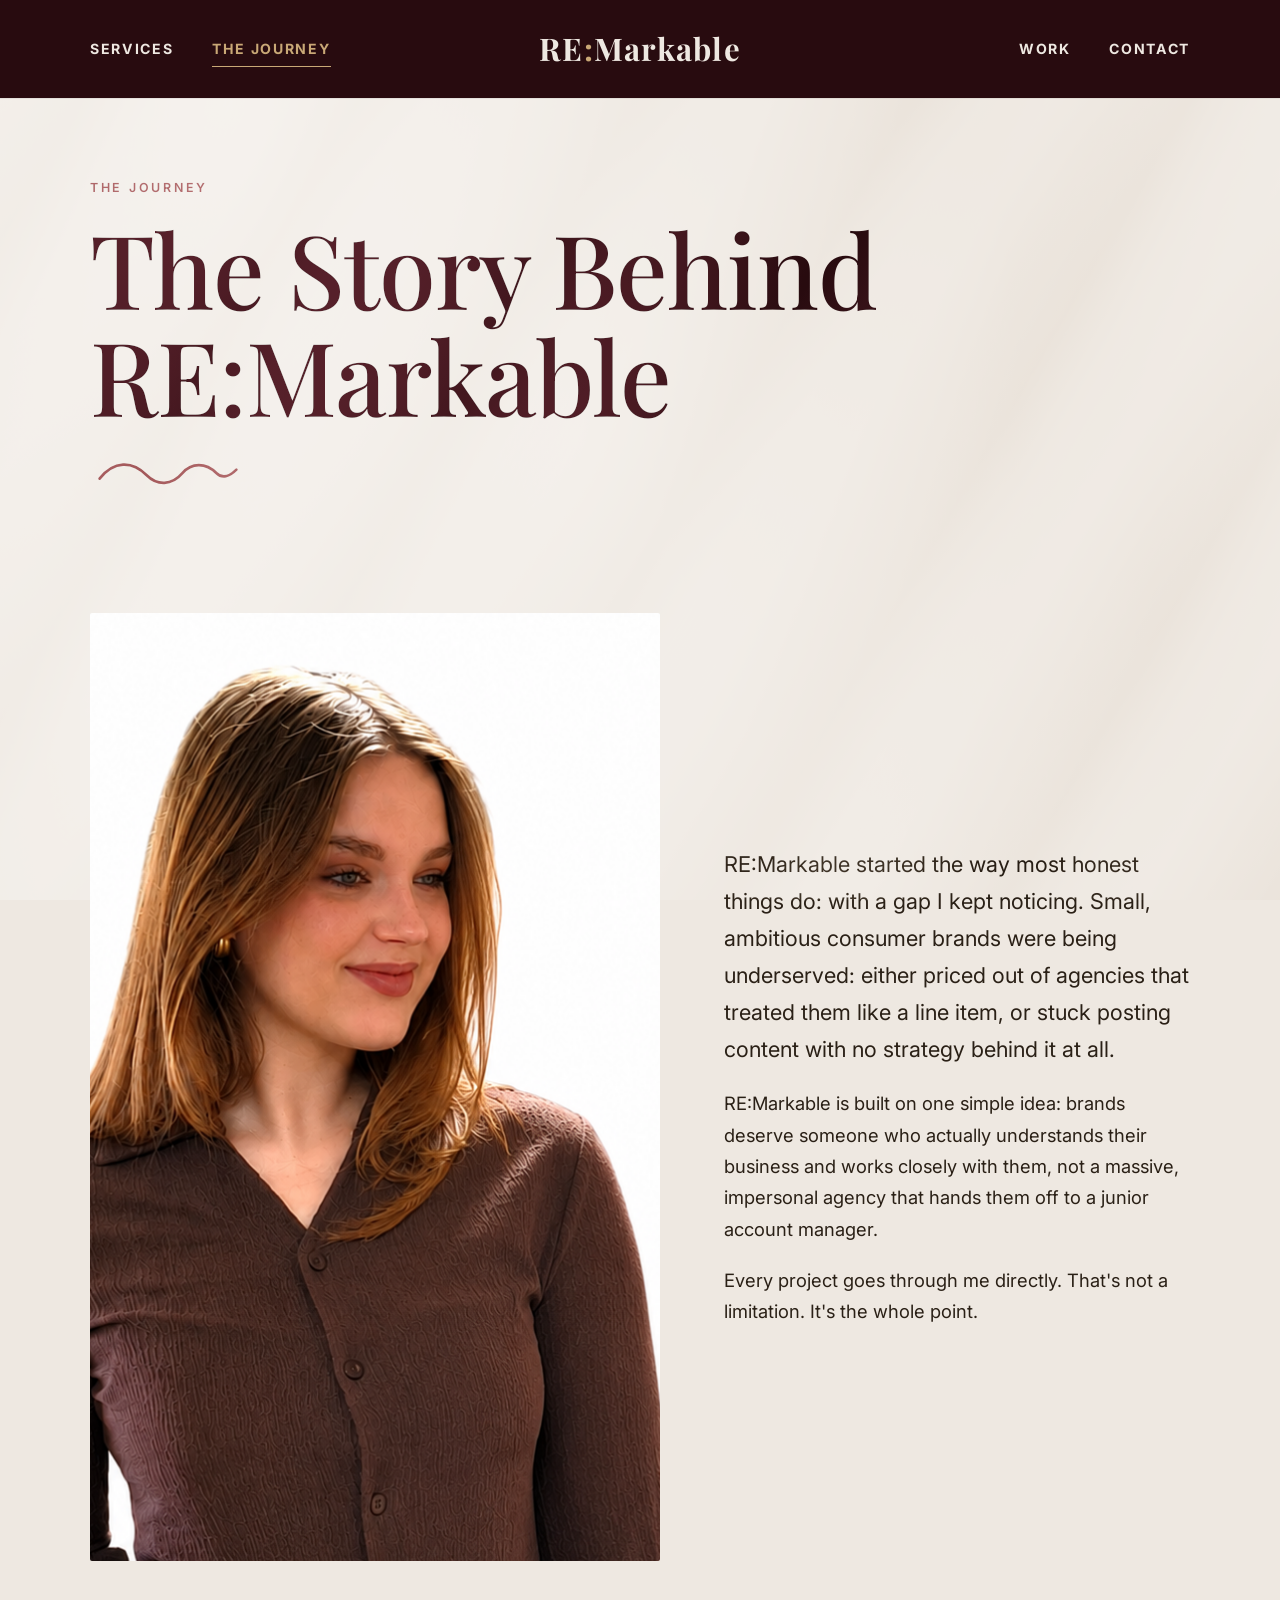
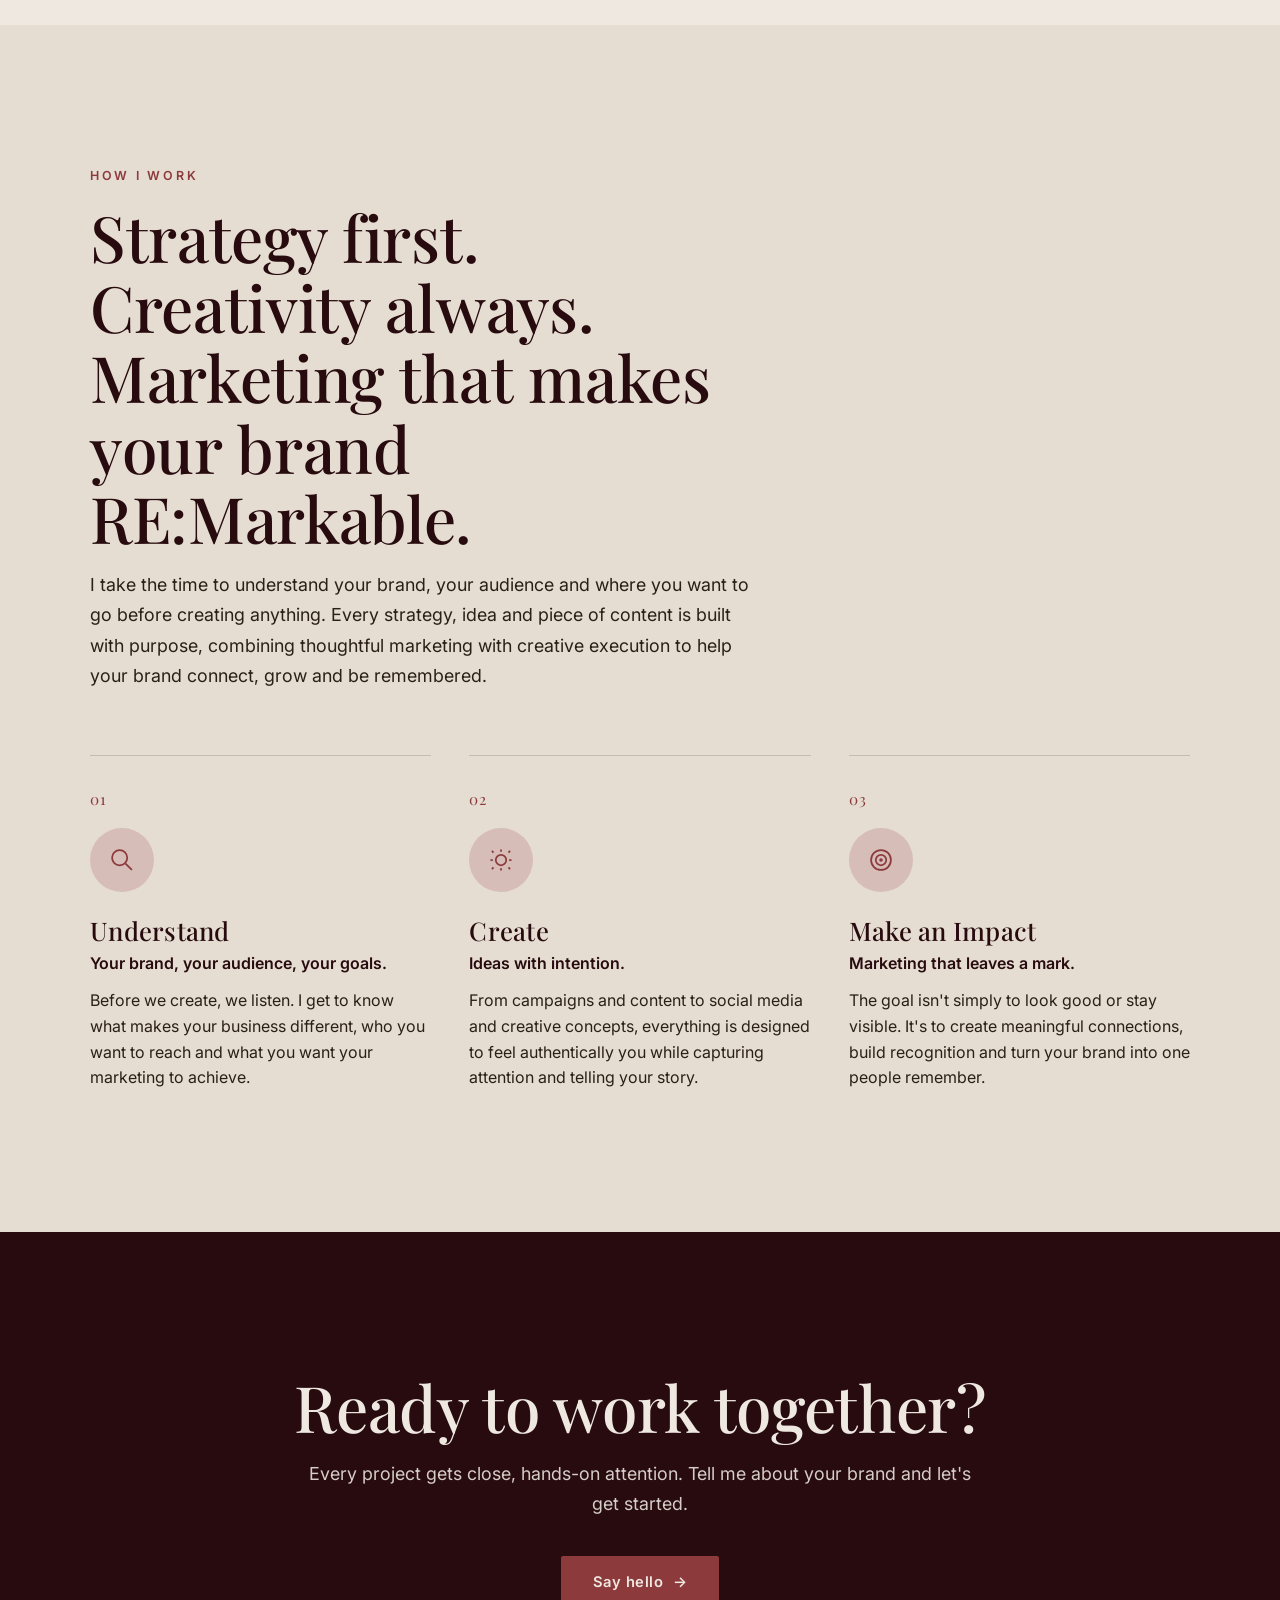
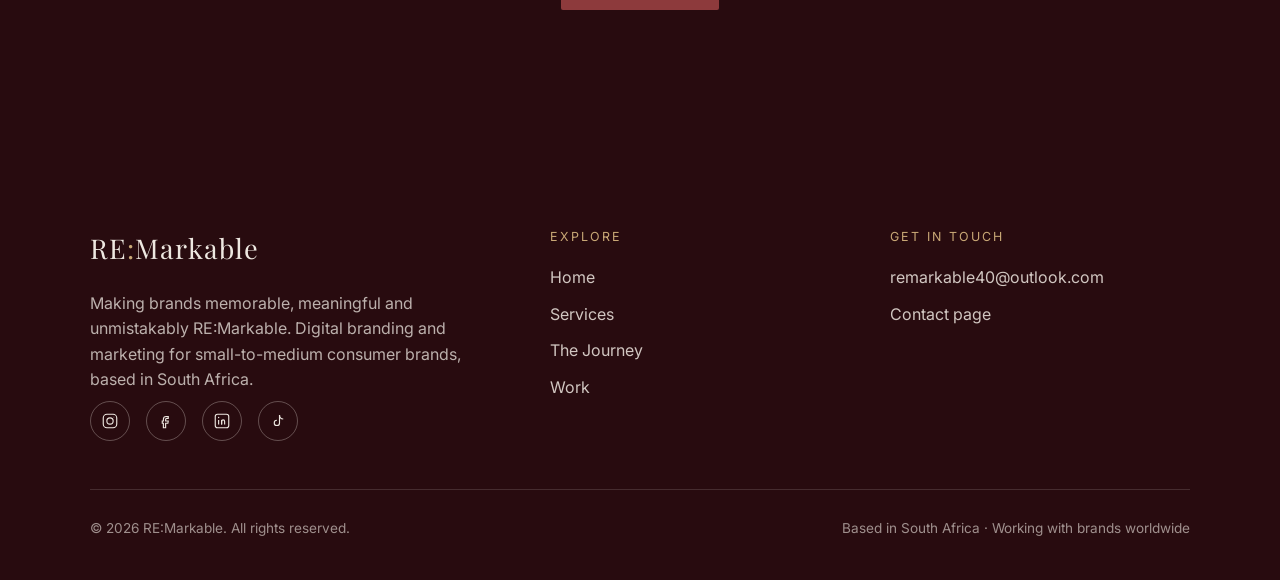
==== commit deae5aaa: "Switch domain from remarkable.org.za to remarkableagency.co.za .org.za conventionally signals a non-" ====
--- a/about.html
+++ b/about.html
@@ -5,17 +5,17 @@
   <meta name="viewport" content="width=device-width, initial-scale=1.0">
   <title>The Journey | About RE:Markable</title>
   <meta name="description" content="The story behind RE:Markable, a digital branding and marketing agency based in South Africa, built on strategy, creativity and close attention to every brand.">
-  <link rel="canonical" href="https://remarkable-co.netlify.app/about.html">
+  <link rel="canonical" href="https://www.remarkableagency.co.za/about.html">
 
   <meta property="og:type" content="website">
   <meta property="og:title" content="The Journey | RE:Markable">
   <meta property="og:description" content="The thinking and approach behind RE:Markable's branding and marketing work.">
-  <meta property="og:image" content="https://remarkable-co.netlify.app/images/og-image.png">
+  <meta property="og:image" content="https://www.remarkableagency.co.za/images/og-image.png">
   <meta property="og:image:width" content="1200">
   <meta property="og:image:height" content="630">
-  <meta property="og:url" content="https://remarkable-co.netlify.app/about.html">
+  <meta property="og:url" content="https://www.remarkableagency.co.za/about.html">
   <meta name="twitter:card" content="summary_large_image">
-  <meta name="twitter:image" content="https://remarkable-co.netlify.app/images/og-image.png">
+  <meta name="twitter:image" content="https://www.remarkableagency.co.za/images/og-image.png">
   <meta name="theme-color" content="#280B0F">
   <meta name="color-scheme" content="light">
 
--- a/css/style.css
+++ b/css/style.css
@@ -63,17 +63,17 @@
   inset: 0;
   z-index: 1;
   pointer-events: none;
-  opacity: 0.9;
+  opacity: 1;
   mix-blend-mode: soft-light;
   background-image:
-    repeating-linear-gradient(120deg, rgba(255,255,255,0.16) 0px, rgba(255,255,255,0.04) 60px, rgba(0,0,0,0.05) 120px, rgba(255,255,255,0.12) 180px, rgba(255,255,255,0.16) 240px),
-    radial-gradient(ellipse 55% 140% at 18% 12%, rgba(255,255,255,0.6) 0%, rgba(255,255,255,0) 58%),
-    radial-gradient(ellipse 48% 130% at 78% 22%, rgba(0,0,0,0.12) 0%, rgba(0,0,0,0) 62%),
-    radial-gradient(ellipse 60% 150% at 45% 48%, rgba(255,255,255,0.45) 0%, rgba(255,255,255,0) 58%),
-    radial-gradient(ellipse 42% 120% at 90% 65%, rgba(0,0,0,0.1) 0%, rgba(0,0,0,0) 55%),
-    radial-gradient(ellipse 65% 160% at 8% 78%, rgba(255,255,255,0.4) 0%, rgba(255,255,255,0) 62%),
-    radial-gradient(ellipse 50% 140% at 60% 92%, rgba(0,0,0,0.09) 0%, rgba(0,0,0,0) 58%),
-    linear-gradient(128deg, rgba(255,255,255,0.14) 0%, rgba(0,0,0,0.05) 45%, rgba(255,255,255,0.12) 75%, rgba(0,0,0,0.04) 100%);
+    repeating-linear-gradient(120deg, rgba(255,255,255,0.26) 0px, rgba(255,255,255,0.06) 60px, rgba(0,0,0,0.1) 120px, rgba(255,255,255,0.2) 180px, rgba(255,255,255,0.26) 240px),
+    radial-gradient(ellipse 55% 140% at 18% 12%, rgba(255,255,255,0.75) 0%, rgba(255,255,255,0) 58%),
+    radial-gradient(ellipse 48% 130% at 78% 22%, rgba(0,0,0,0.2) 0%, rgba(0,0,0,0) 62%),
+    radial-gradient(ellipse 60% 150% at 45% 48%, rgba(255,255,255,0.6) 0%, rgba(255,255,255,0) 58%),
+    radial-gradient(ellipse 42% 120% at 90% 65%, rgba(0,0,0,0.18) 0%, rgba(0,0,0,0) 55%),
+    radial-gradient(ellipse 65% 160% at 8% 78%, rgba(255,255,255,0.55) 0%, rgba(255,255,255,0) 62%),
+    radial-gradient(ellipse 50% 140% at 60% 92%, rgba(0,0,0,0.16) 0%, rgba(0,0,0,0) 58%),
+    linear-gradient(128deg, rgba(255,255,255,0.22) 0%, rgba(0,0,0,0.1) 45%, rgba(255,255,255,0.2) 75%, rgba(0,0,0,0.08) 100%);
 }
 
 ::selection {
@@ -416,6 +416,8 @@
   margin-top: 2.25rem;
 }
 .hero__image {
+  position: relative;
+  z-index: 2;
   width: 100%;
   aspect-ratio: 8 / 7;
   object-fit: cover;
@@ -425,6 +427,8 @@
 /* ---------- Full-bleed hero (homepage) ---------- */
 .hero--full {
   position: relative;
+  isolation: isolate;
+  z-index: 2;
   min-height: 100svh;
   display: flex;
   align-items: center;
@@ -1051,6 +1055,8 @@
 
 /* ---------- Photo pop-in ---------- */
 .img-pop {
+  position: relative;
+  z-index: 2;
   transform: scale(1.06);
   opacity: 0;
   transition: transform 900ms cubic-bezier(0.16, 1, 0.3, 1), opacity 900ms ease;
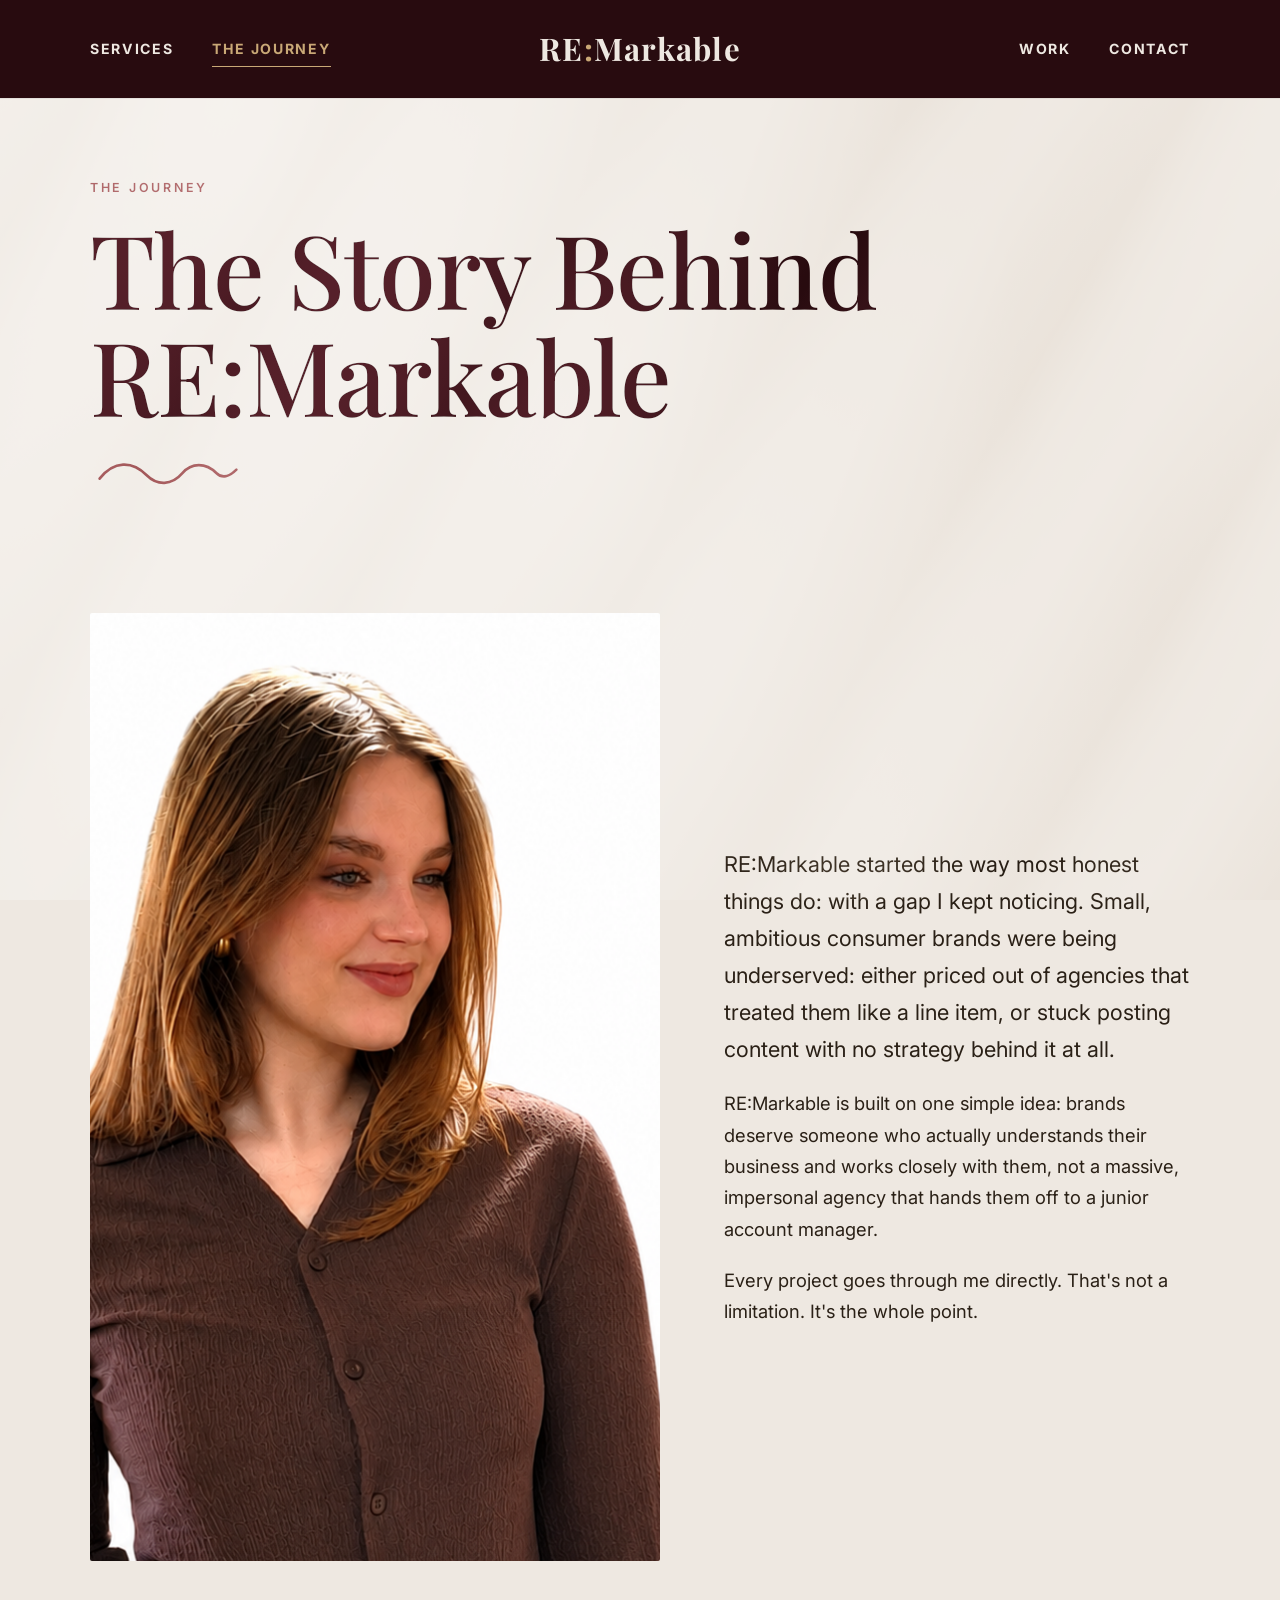
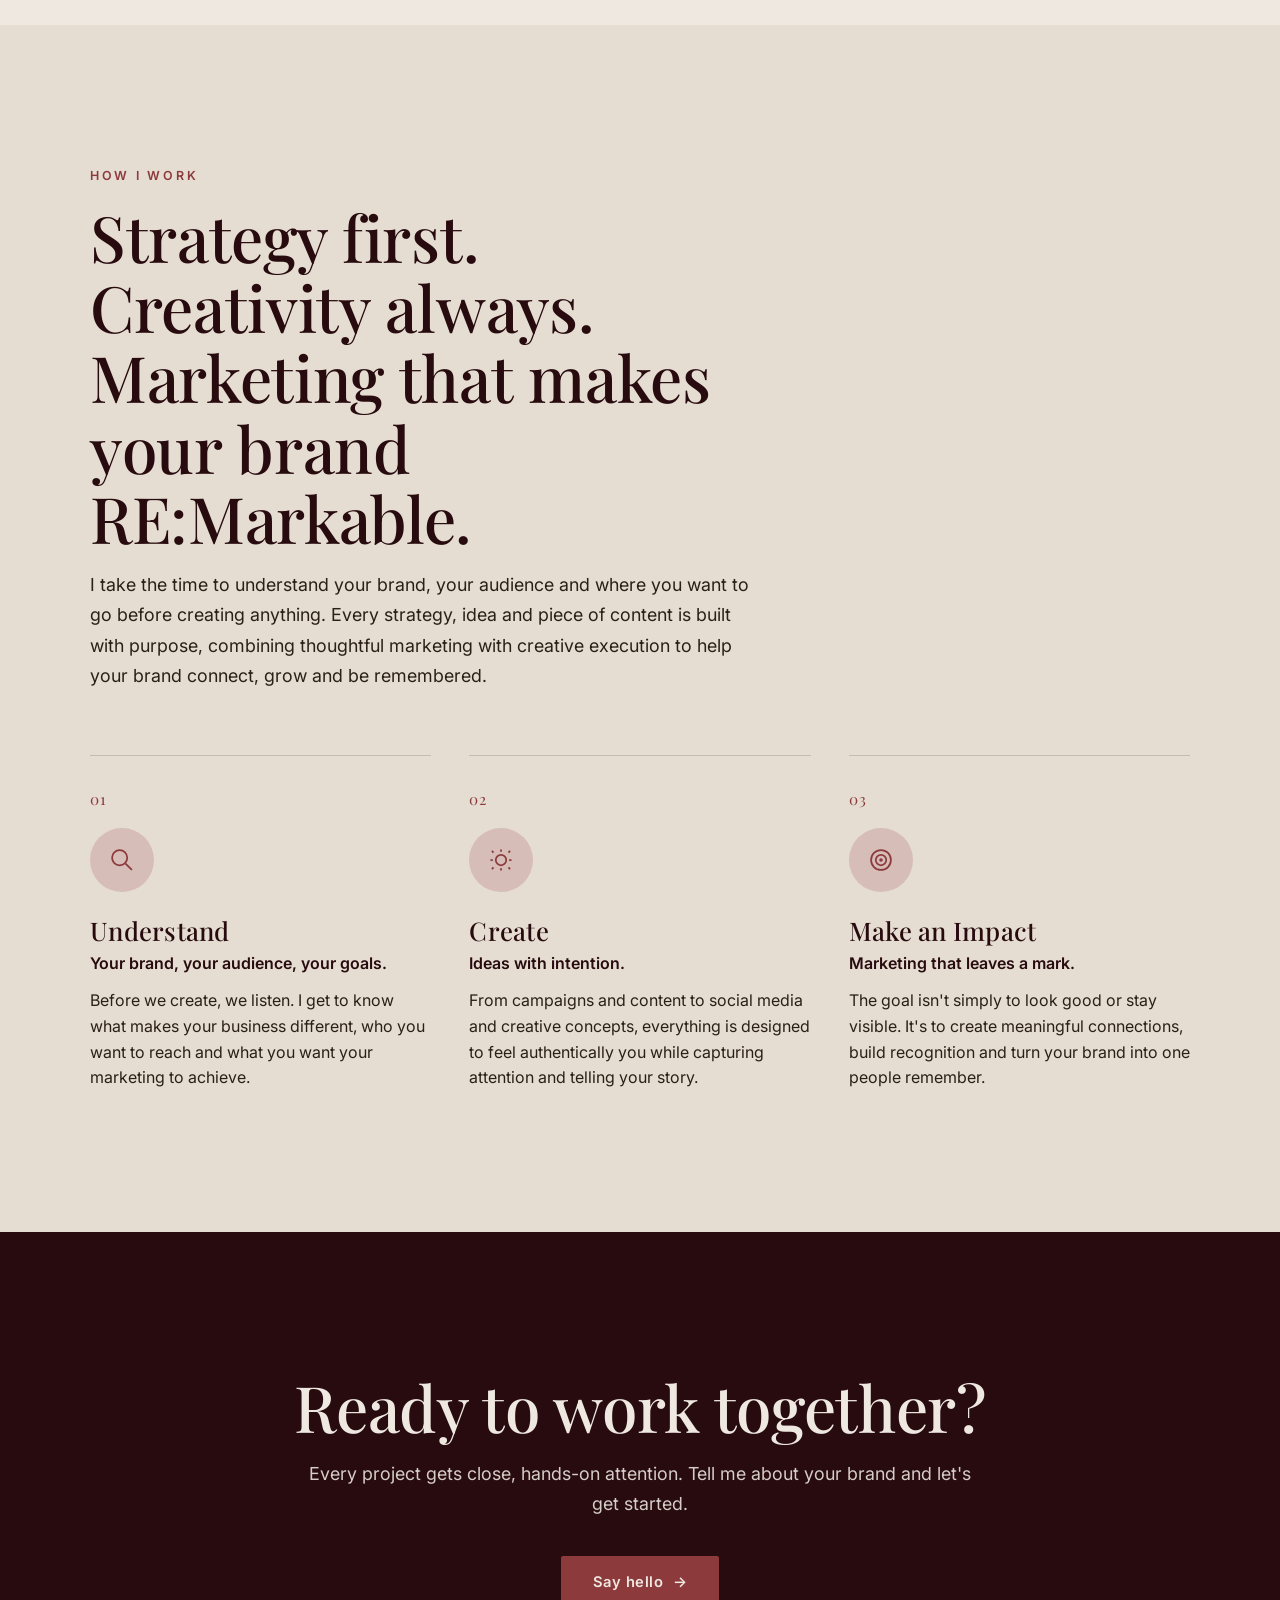
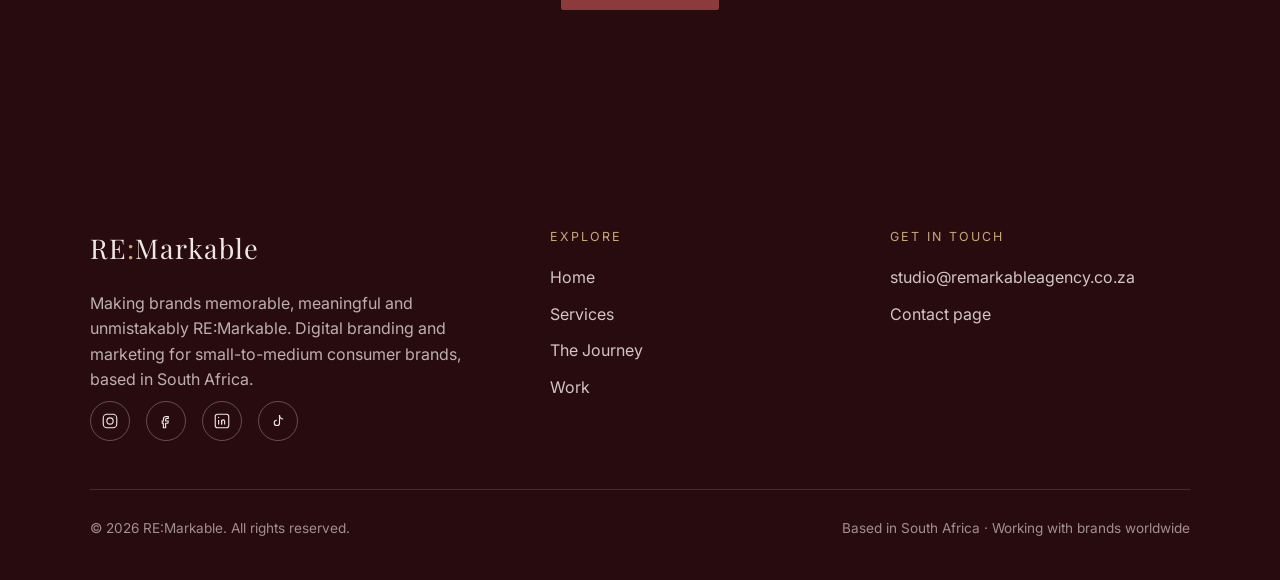
==== commit b763ad63: "Update contact email to the new business address Replaced remarkable40@outlook.com with studio@remar" ====
--- a/about.html
+++ b/about.html
@@ -173,7 +173,7 @@
         <div>
           <div class="footer__heading">Get in Touch</div>
           <ul class="footer__links">
-            <li><a href="mailto:remarkable40@outlook.com">remarkable40@outlook.com</a></li>
+            <li><a href="mailto:studio@remarkableagency.co.za">studio@remarkableagency.co.za</a></li>
             <li><a href="contact.html">Contact page</a></li>
           </ul>
         </div>
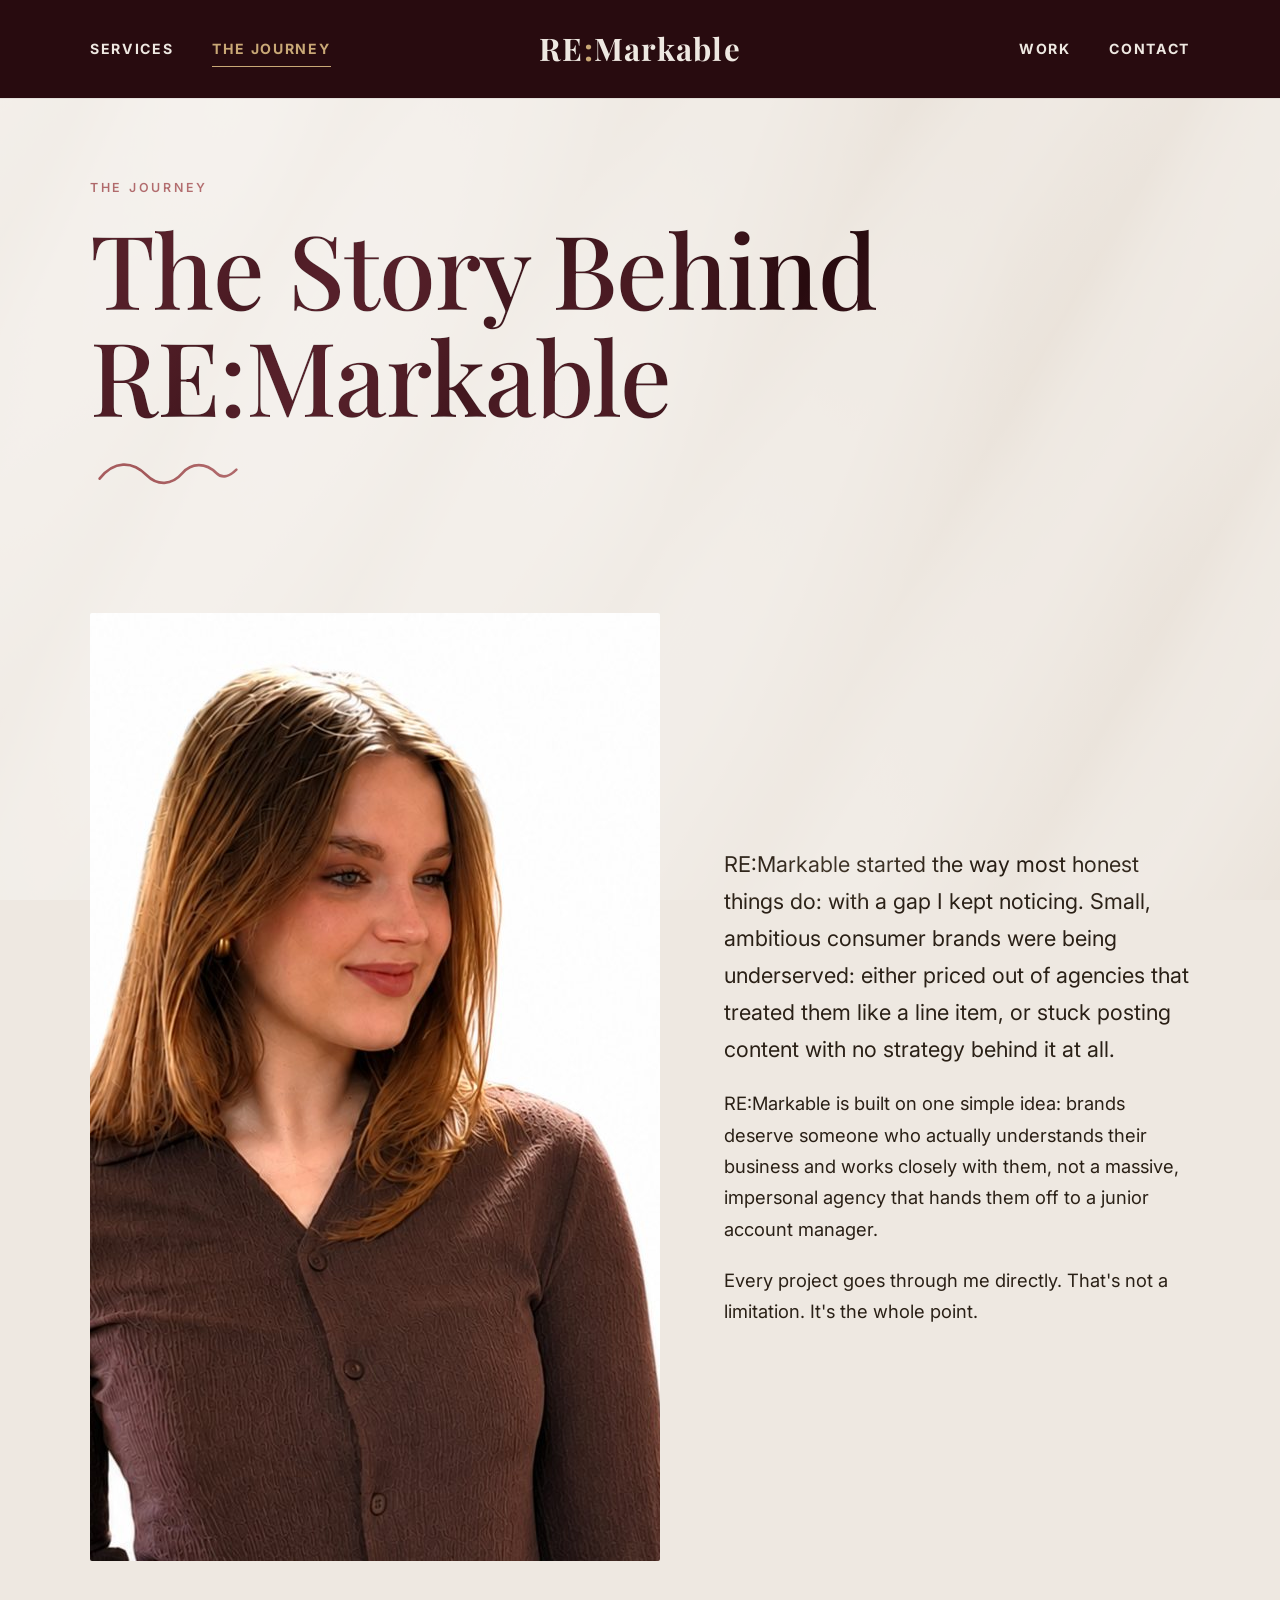
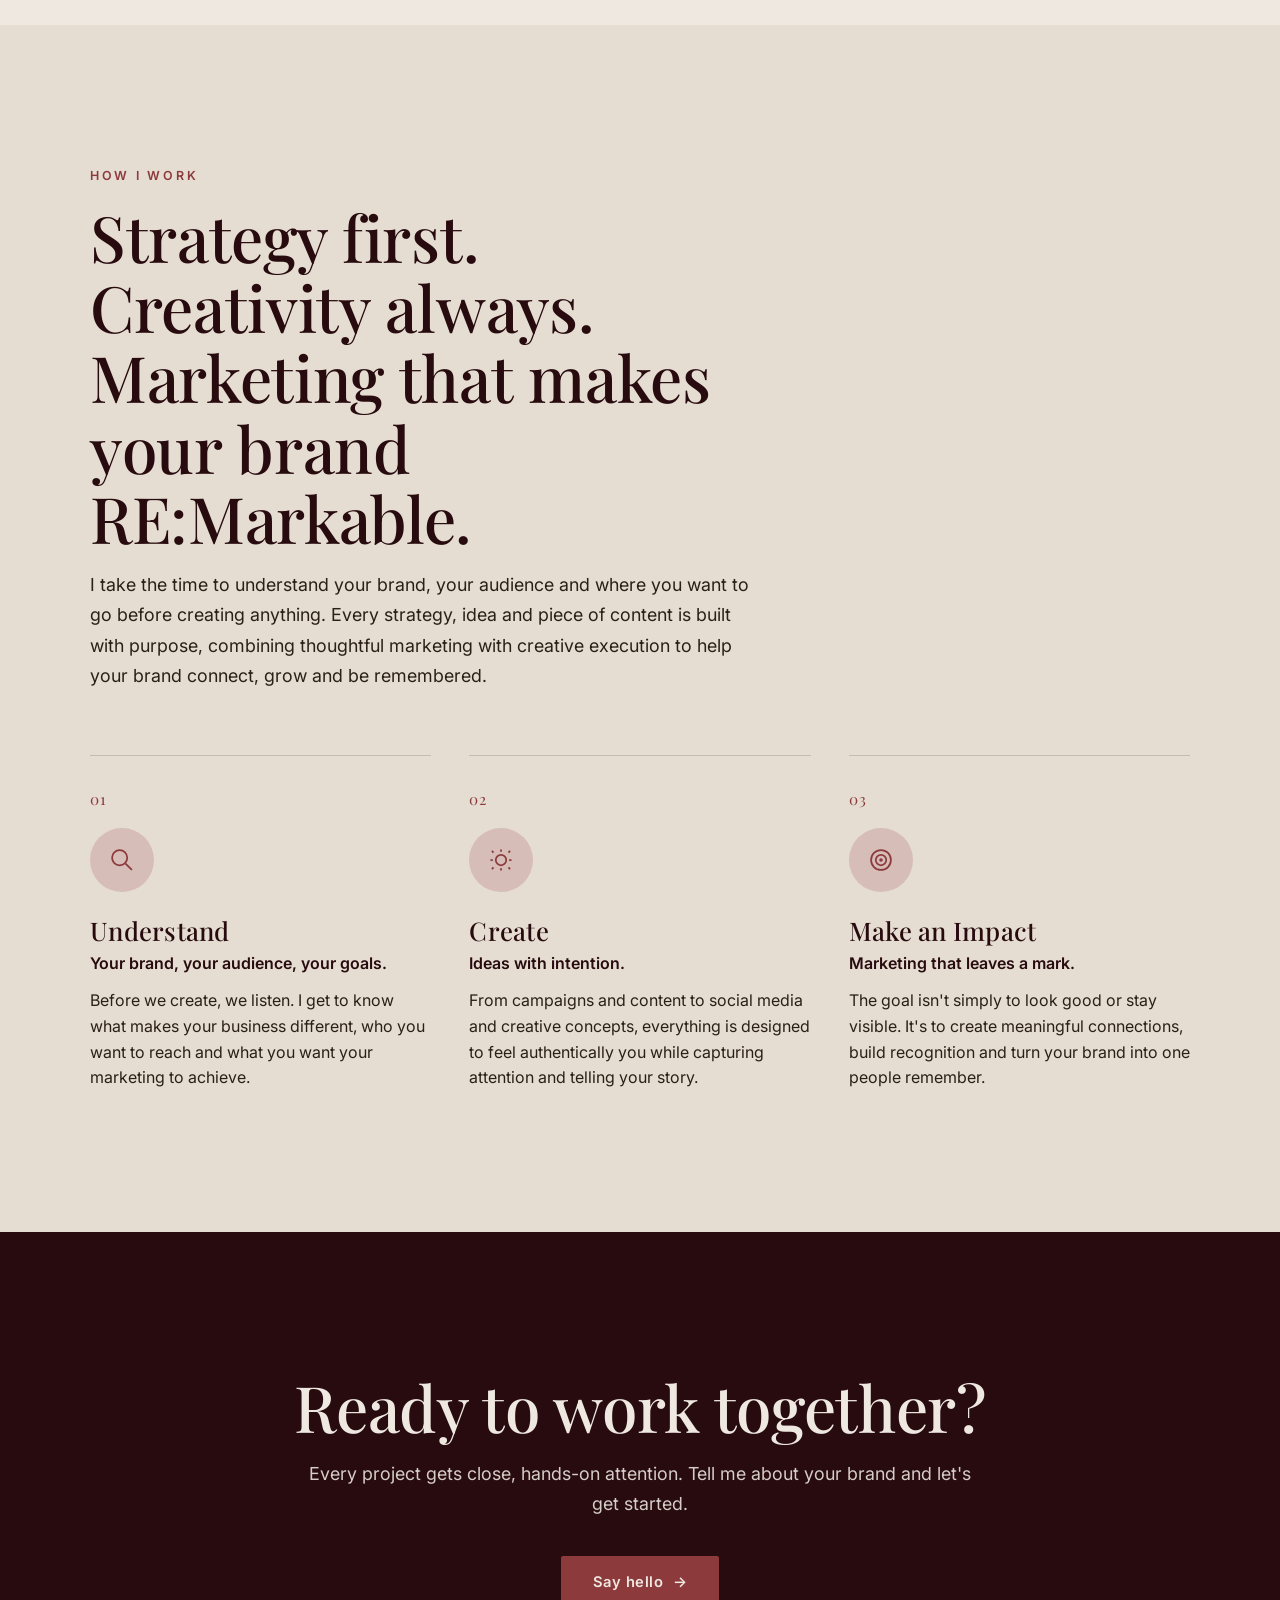
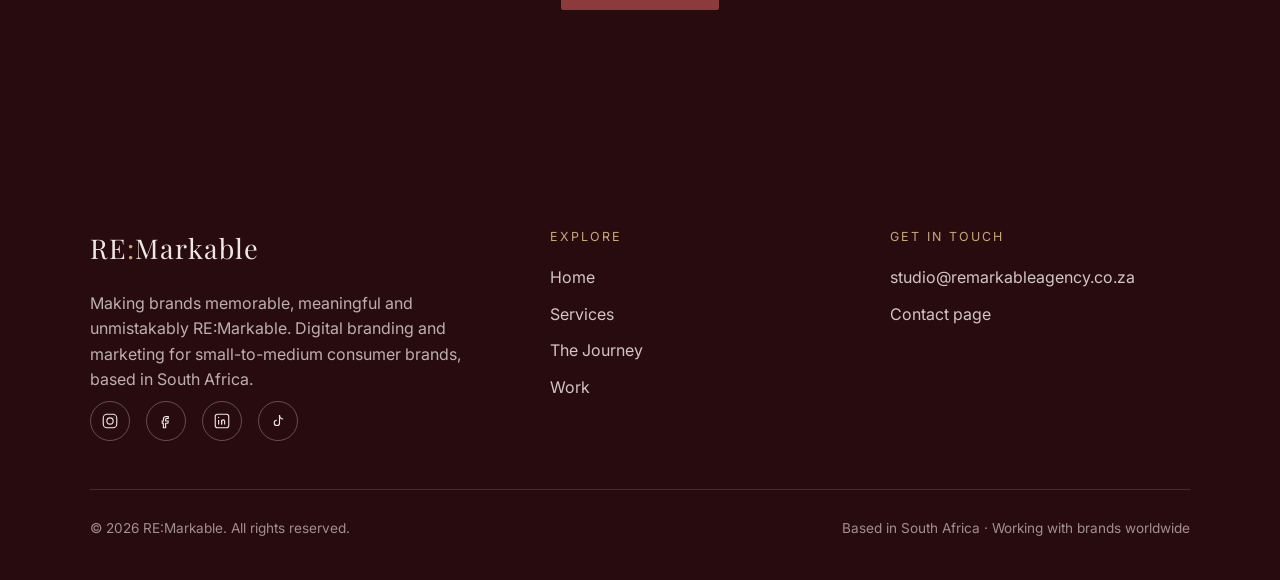
==== commit 098f96d4: "Compress images site-wide to fix slow load times Converted founder portrait, contact photo, and the " ====
--- a/about.html
+++ b/about.html
@@ -76,7 +76,7 @@
       <div class="container hero__grid">
         <img
           class="hero__image fade-in img-pop"
-          src="images/about/founder.png"
+          src="images/about/founder.jpg"
           alt="Portrait of the RE:Markable founder"
           width="1118" height="948" style="aspect-ratio:1118/948; object-position: center top;">
         <div class="fade-in">
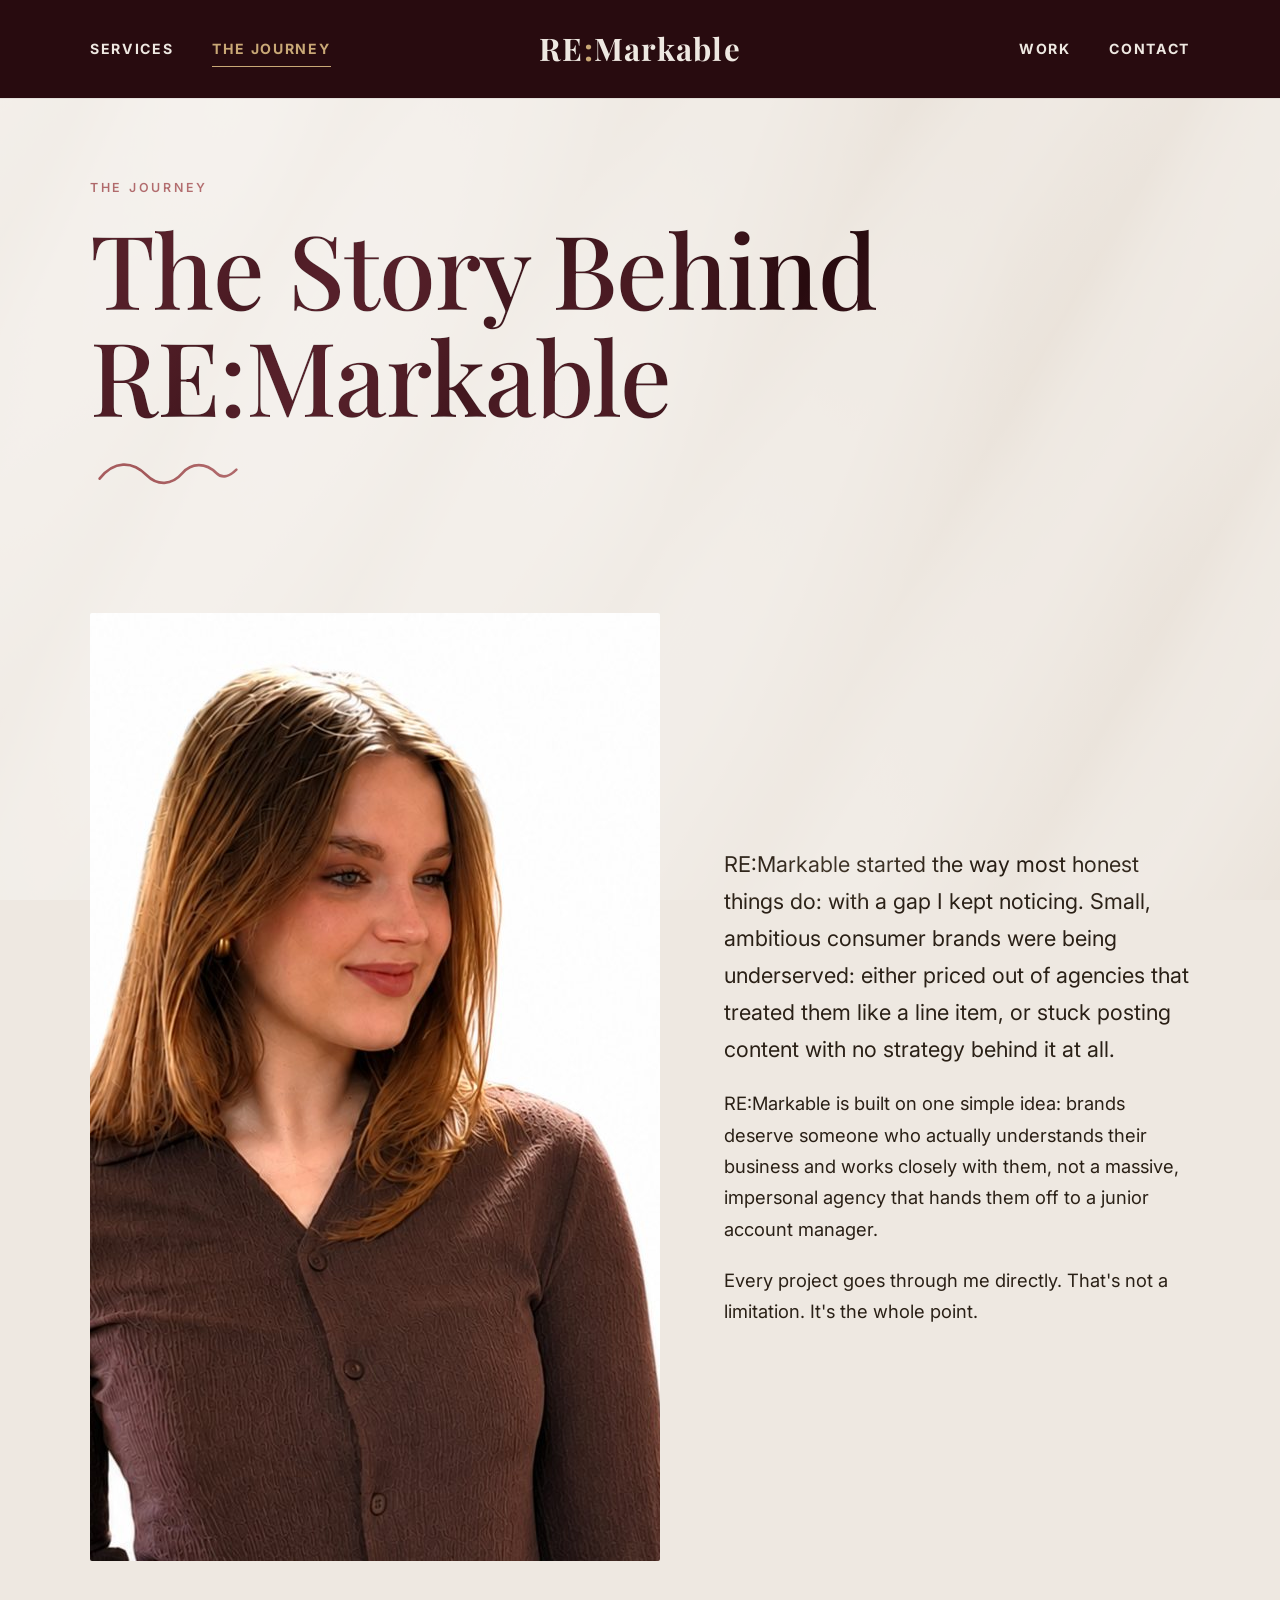
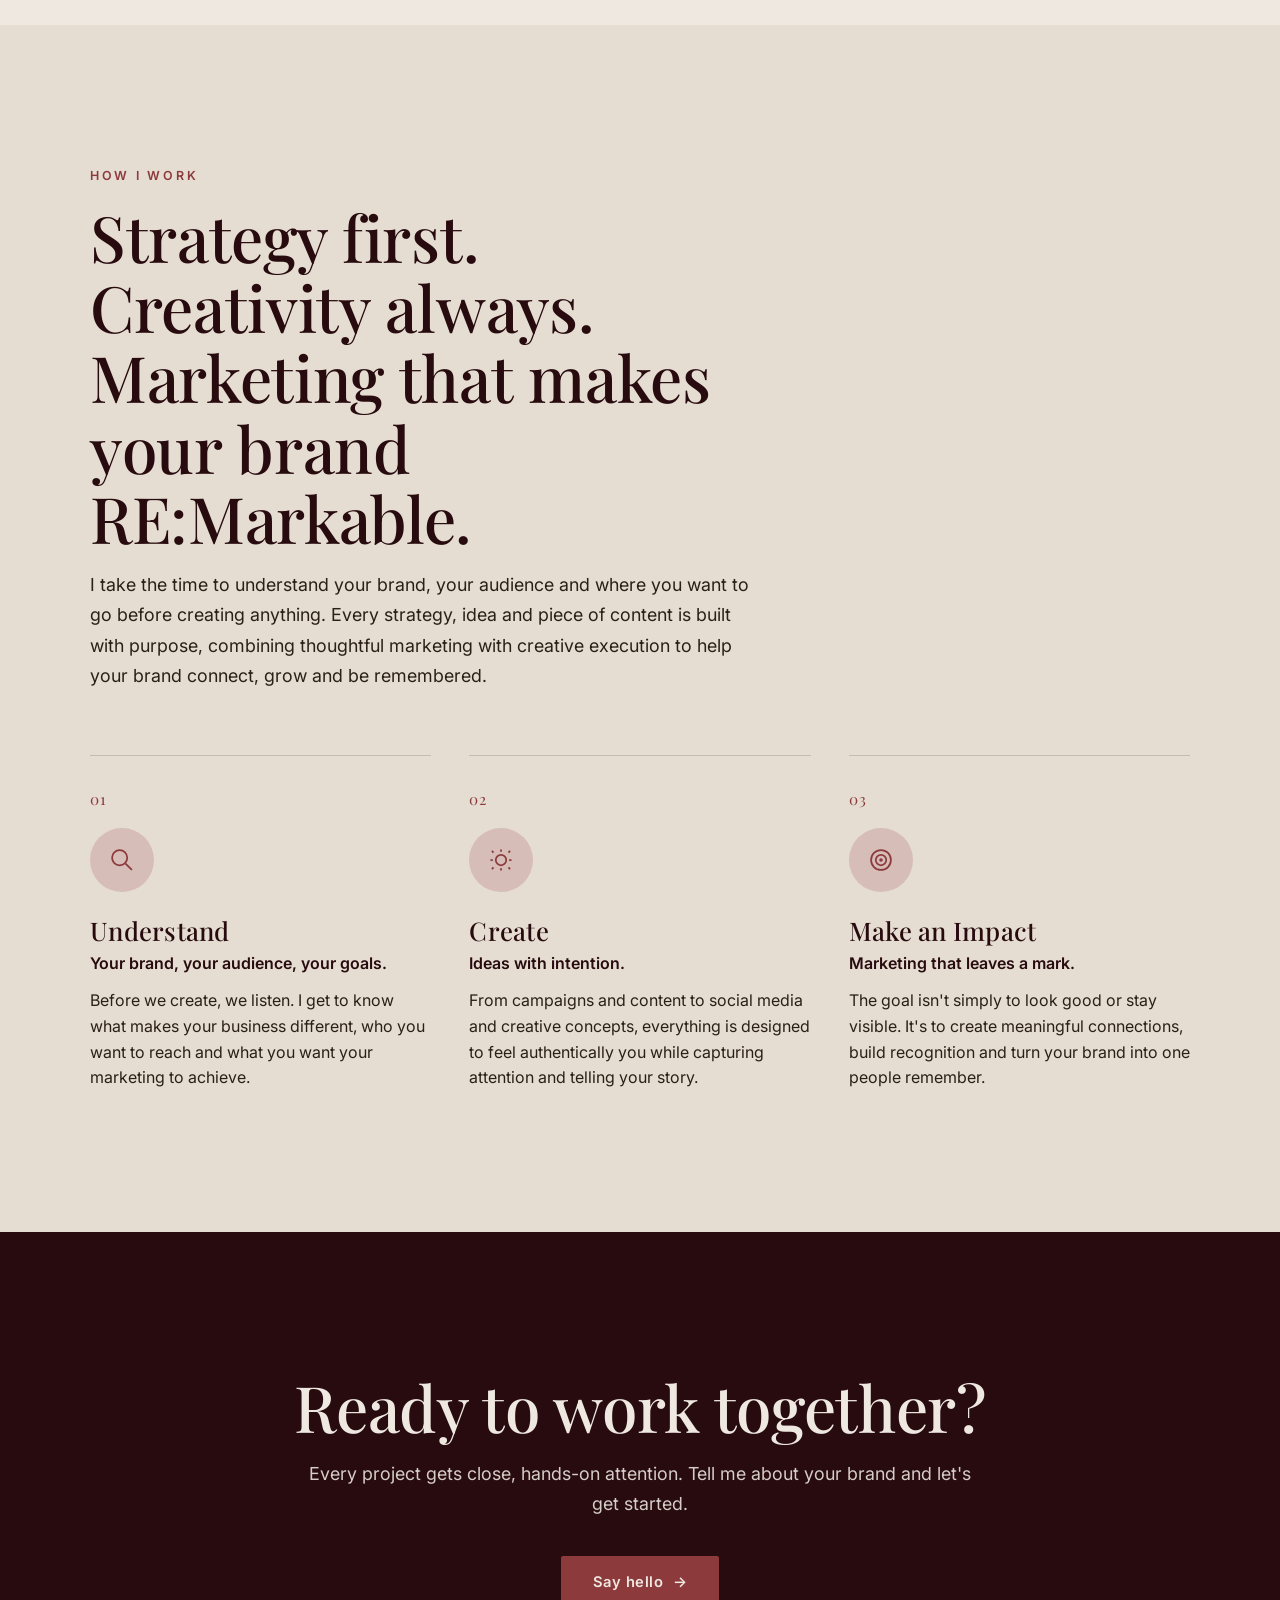
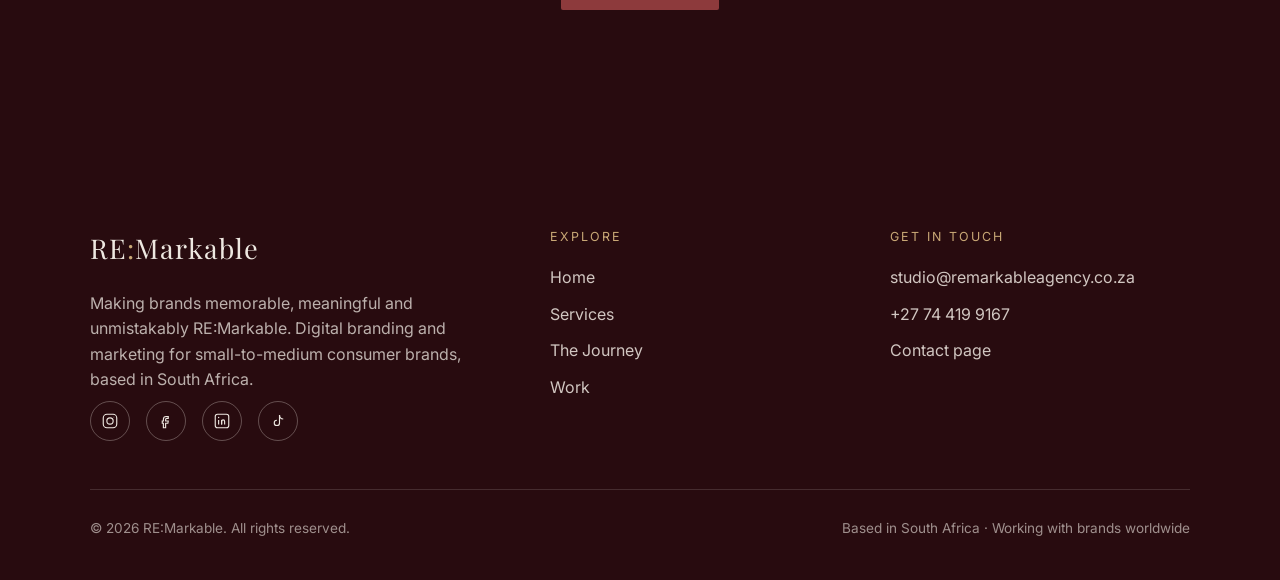
==== commit 7d1698b3: "Add business phone number across the site +27 74 419 9167 added to the contact page details, every p" ====
--- a/about.html
+++ b/about.html
@@ -174,6 +174,7 @@
           <div class="footer__heading">Get in Touch</div>
           <ul class="footer__links">
             <li><a href="mailto:studio@remarkableagency.co.za">studio@remarkableagency.co.za</a></li>
+            <li><a href="tel:+27744199167">+27 74 419 9167</a></li>
             <li><a href="contact.html">Contact page</a></li>
           </ul>
         </div>
--- a/css/style.css
+++ b/css/style.css
@@ -316,7 +316,10 @@
 .nav__toggle {
   display: none;
   color: var(--cream);
-  padding: 0.4rem;
+  min-width: 44px;
+  min-height: 44px;
+  align-items: center;
+  justify-content: center;
 }
 .nav__toggle svg { width: 24px; height: 24px; }
 
@@ -327,7 +330,7 @@
     padding-block: 1.1rem;
   }
   .nav__group { display: none; }
-  .nav__toggle { display: block; }
+  .nav__toggle { display: flex; }
   .nav__links {
     display: flex;
     position: fixed;
@@ -336,7 +339,7 @@
     justify-content: center;
     align-items: flex-start;
     padding: 2rem clamp(1.5rem, 8vw, 3rem);
-    background: var(--forest);
+    background: var(--burgundy-dark);
     transform: translateX(100%);
     transition: transform var(--transition);
     gap: 1.75rem;
@@ -344,6 +347,11 @@
   .nav__links.is-open { transform: translateX(0); }
   .nav__links a { font-size: 1.1rem; }
   .nav__cta { margin-top: 0.5rem; }
+  .site-header {
+    background: var(--burgundy-dark) !important;
+    backdrop-filter: none;
+    -webkit-backdrop-filter: none;
+  }
 }
 
 /* ---------- Buttons ---------- */
@@ -443,7 +451,11 @@
   width: 100%;
   height: 100%;
   object-fit: cover;
+  object-position: center;
   z-index: 0;
+}
+@media (max-width: 700px) {
+  .hero--full .hero__bg { object-position: 15% center; }
 }
 .hero--full::after {
   content: '';
@@ -796,7 +808,8 @@
 .form-field textarea:focus,
 .form-field select:focus {
   border-color: var(--burgundy);
-  outline: none;
+  outline: 2px solid var(--burgundy);
+  outline-offset: 1px;
 }
 .form-field textarea { min-height: 140px; resize: vertical; }
 
@@ -809,6 +822,7 @@
   display: inline-flex;
   align-items: center;
   gap: 0.55rem;
+  min-height: 44px;
   padding: 0.65rem 1.1rem;
   background: var(--cream);
   border: 1px solid rgba(40, 11, 15, 0.3);
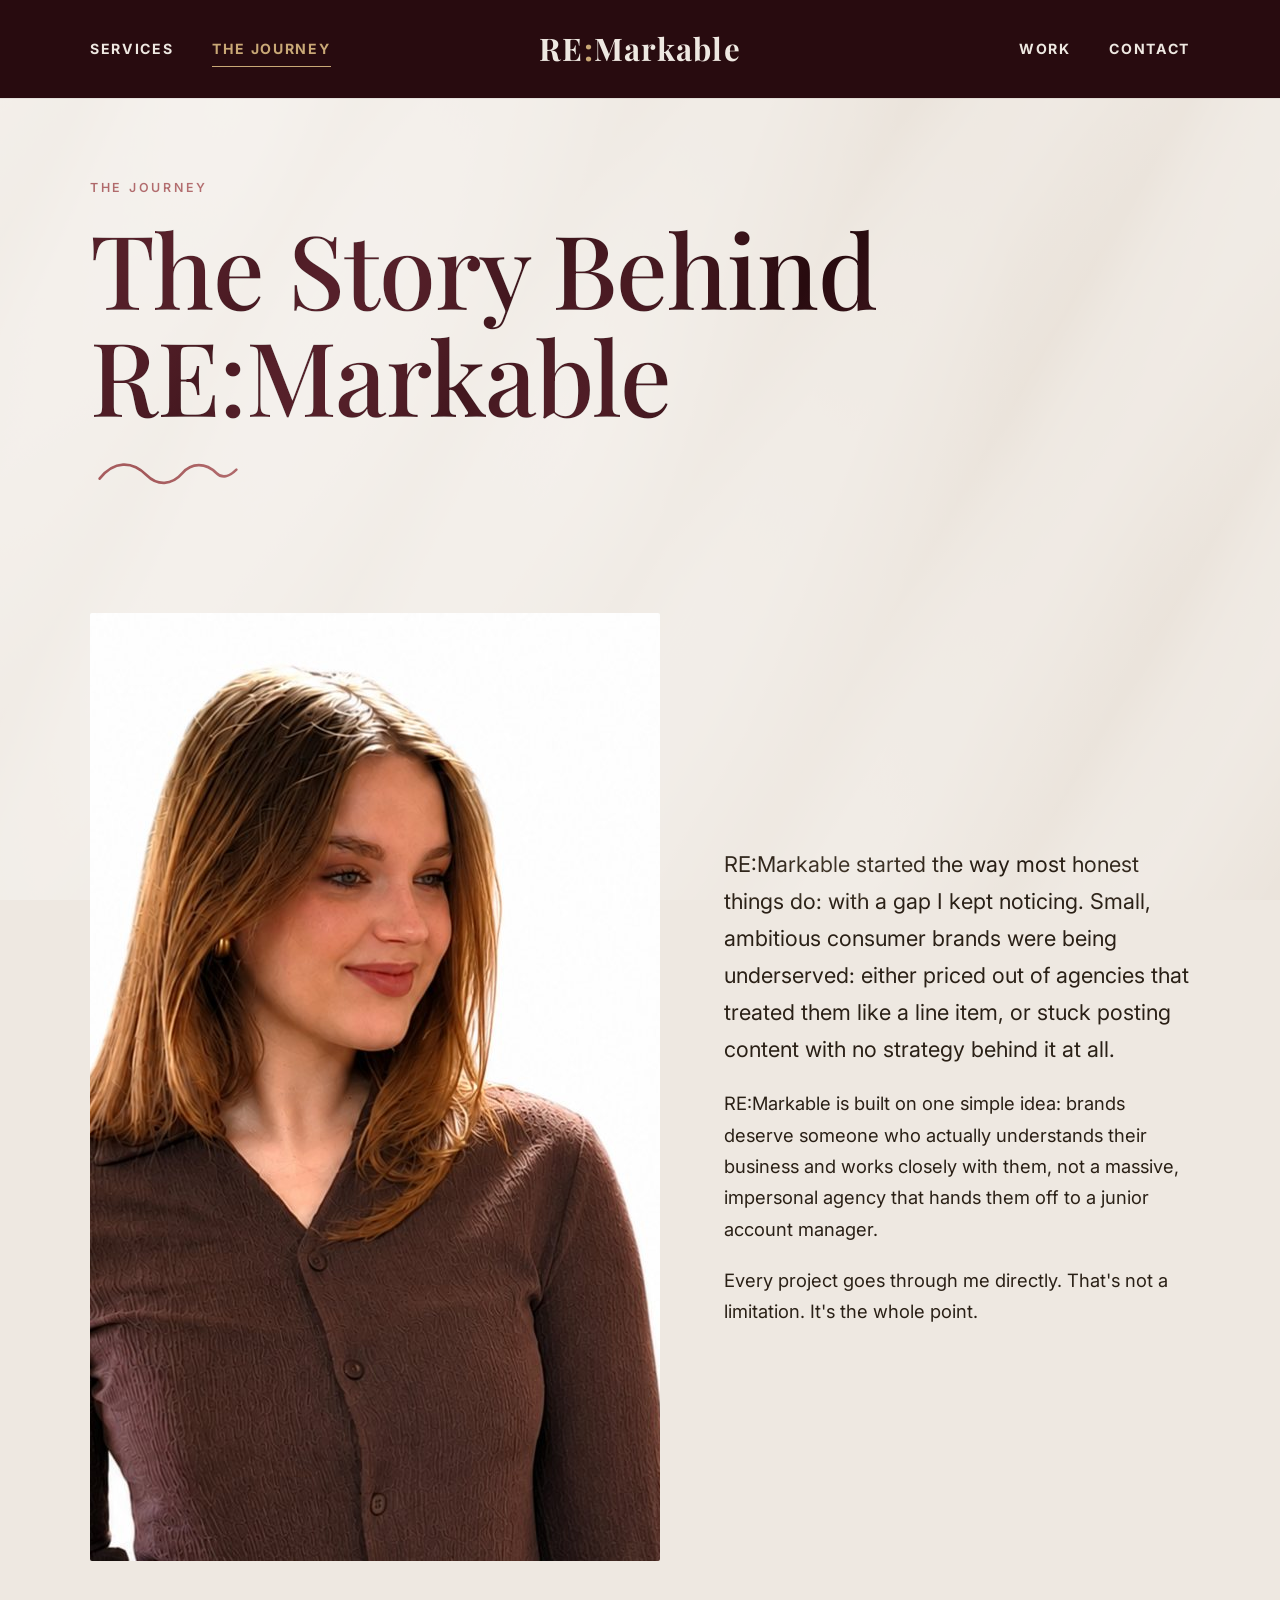
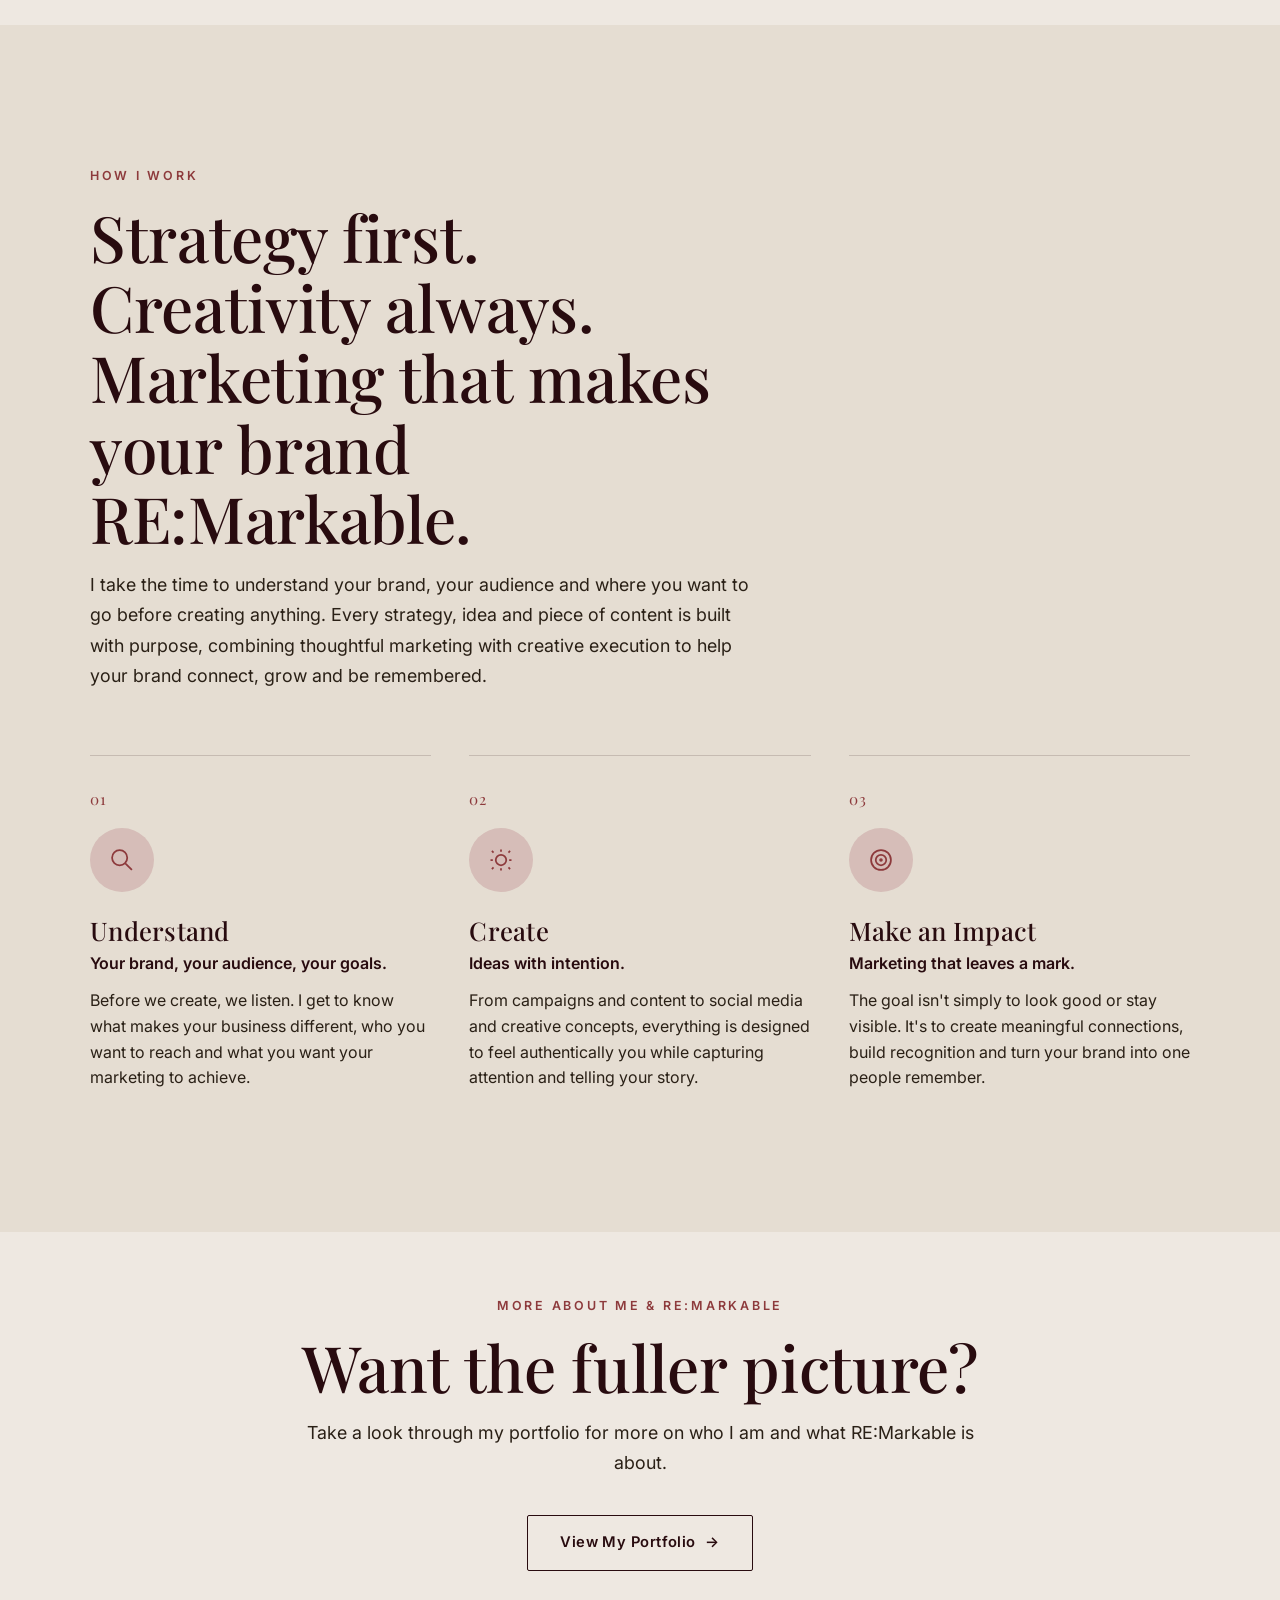
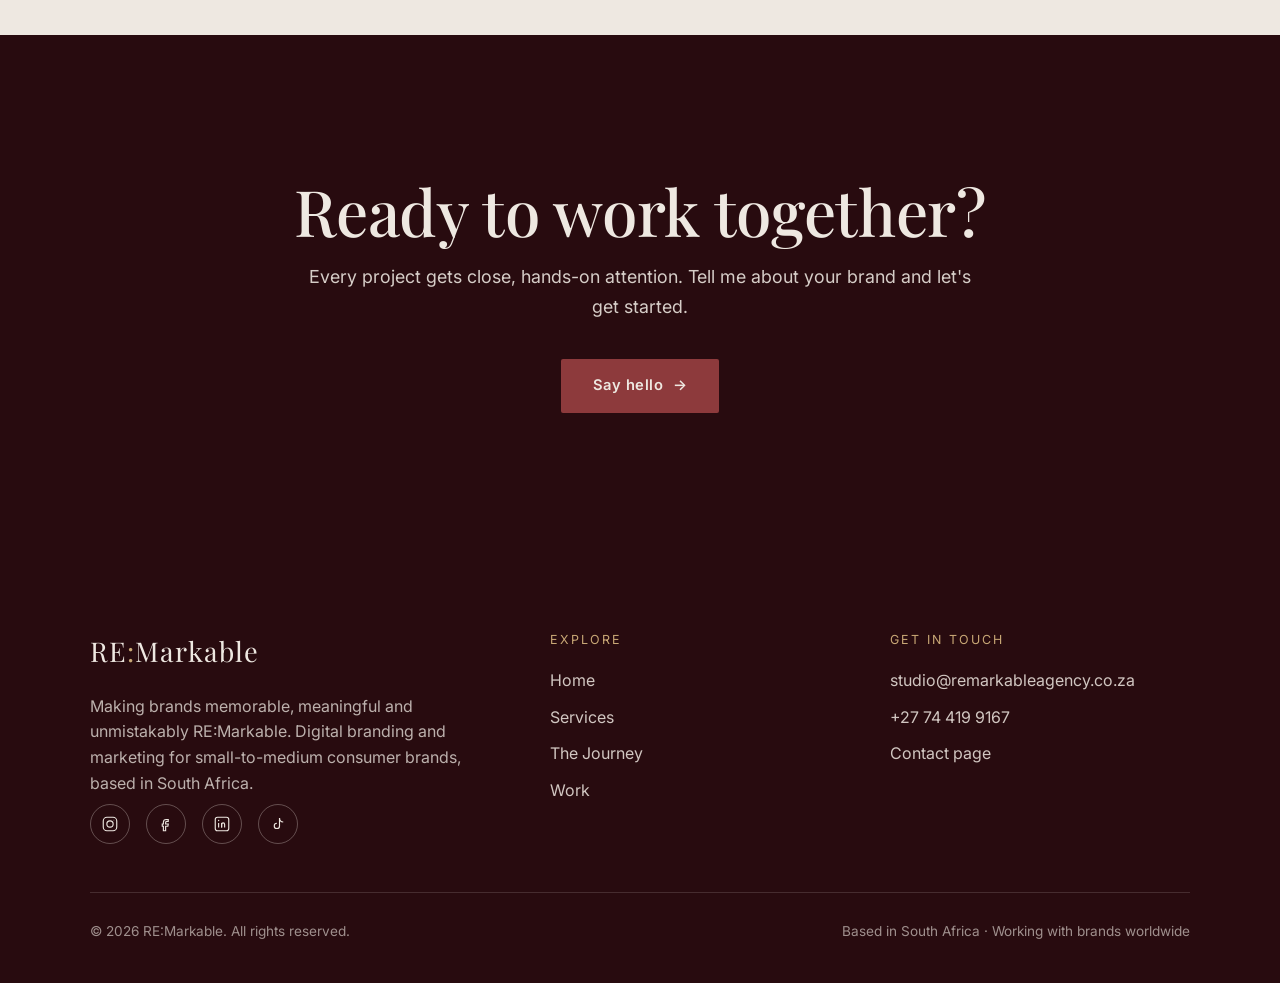
==== commit c19a8e77: "Move portfolio link from Work to About page The portfolio is about Mila and the business generally, " ====
--- a/about.html
+++ b/about.html
@@ -127,6 +127,18 @@
       </div>
     </section>
 
+    <!-- Portfolio link -->
+    <section class="section--tight">
+      <div class="container text-center fade-in">
+        <span class="eyebrow">More About Me &amp; RE:Markable</span>
+        <h2>Want the fuller picture?</h2>
+        <p class="lede" style="margin-inline:auto; text-align:center; margin-top:1rem;">Take a look through my portfolio for more on who I am and what RE:Markable is about.</p>
+        <div style="margin-top:2.25rem;">
+          <a href="https://remarkable-portfolio.my.canva.site/" target="_blank" rel="noopener noreferrer" class="btn btn--outline">View My Portfolio</a>
+        </div>
+      </div>
+    </section>
+
     <!-- CTA -->
     <section class="section--forest">
       <div class="container text-center fade-in">
